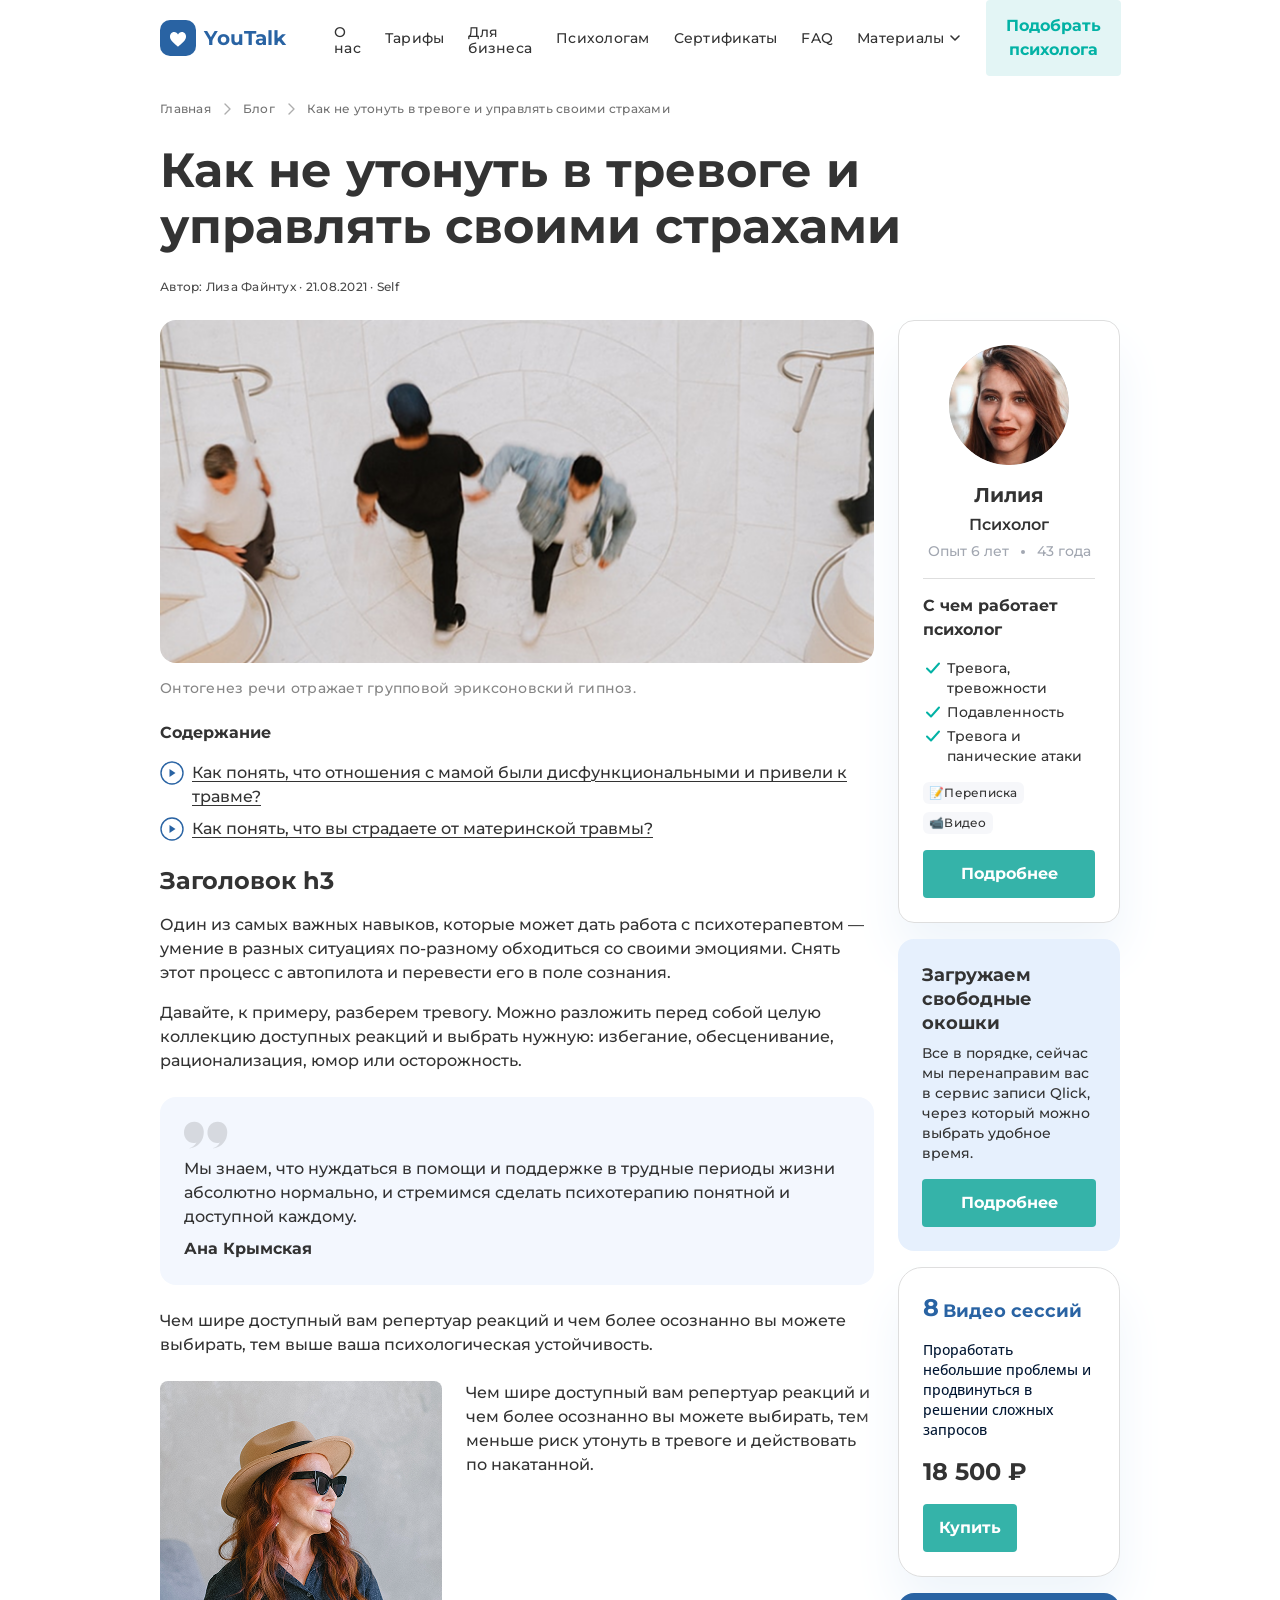
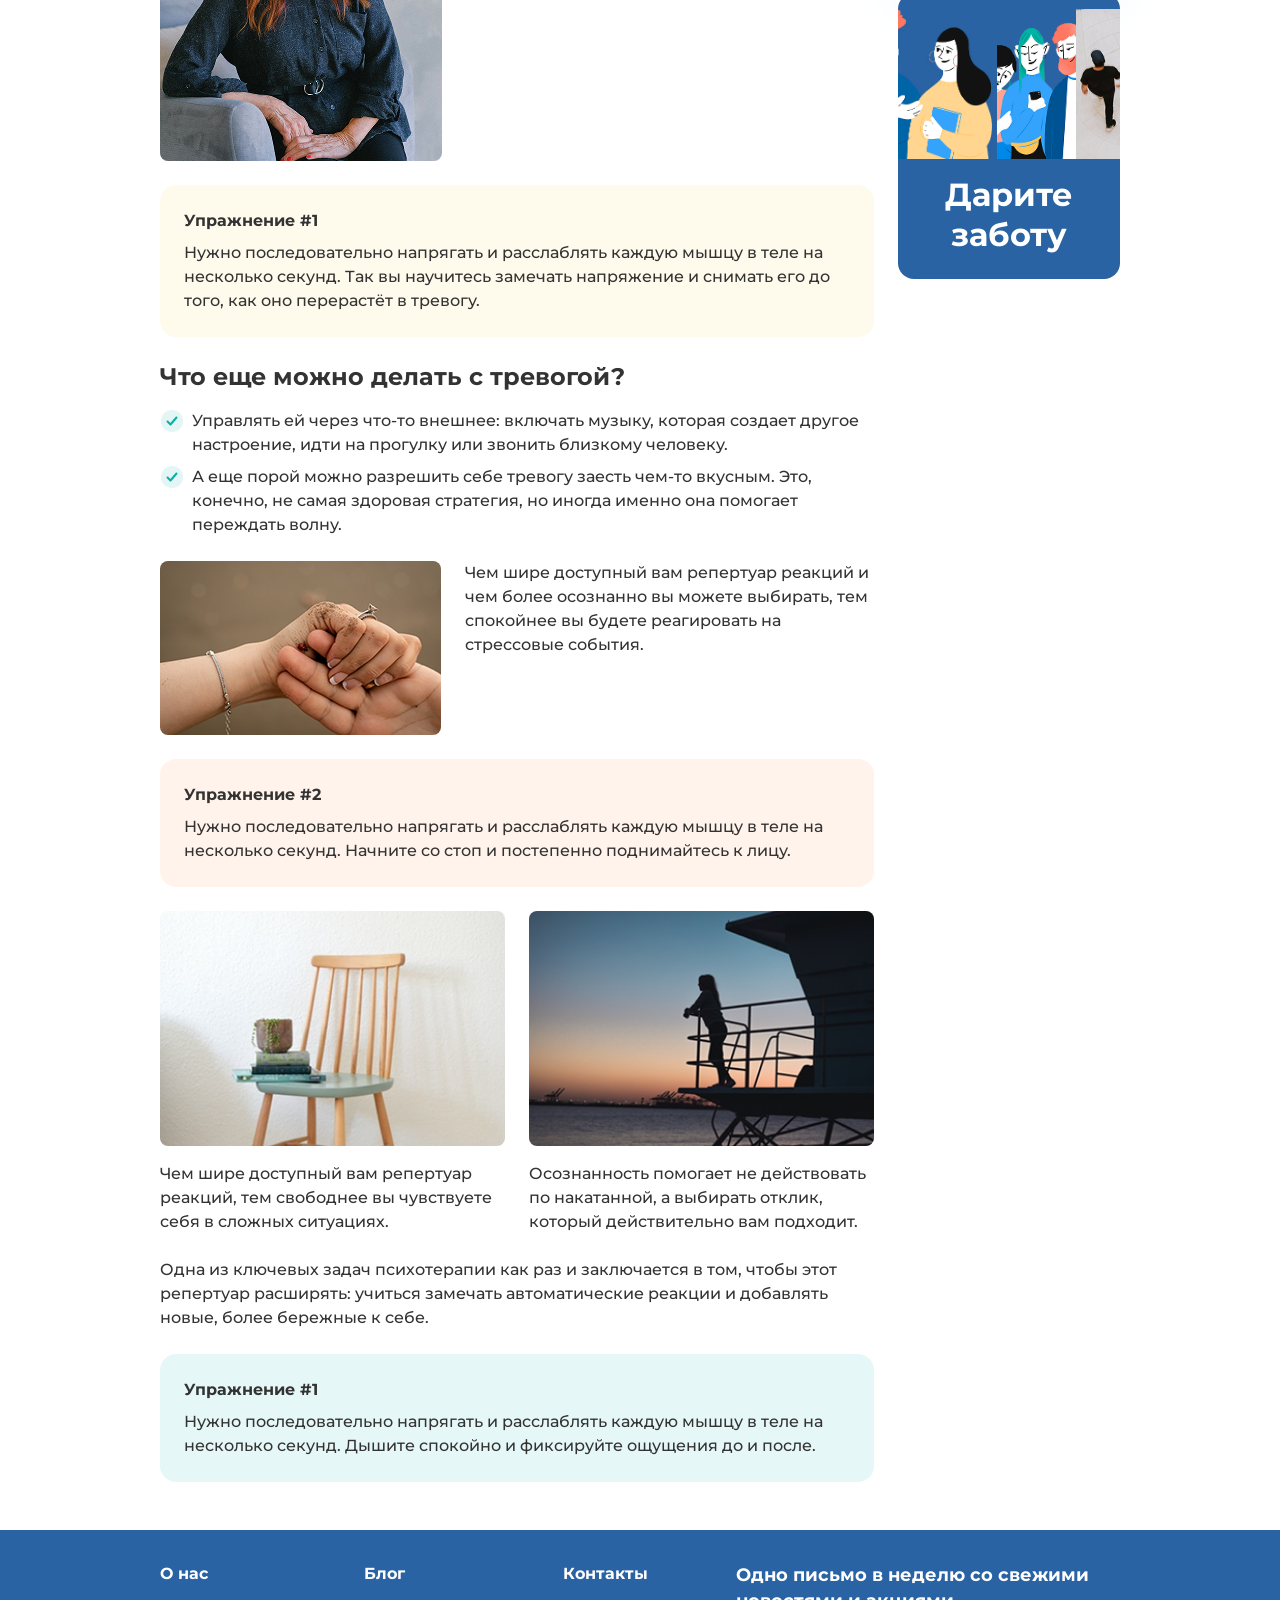
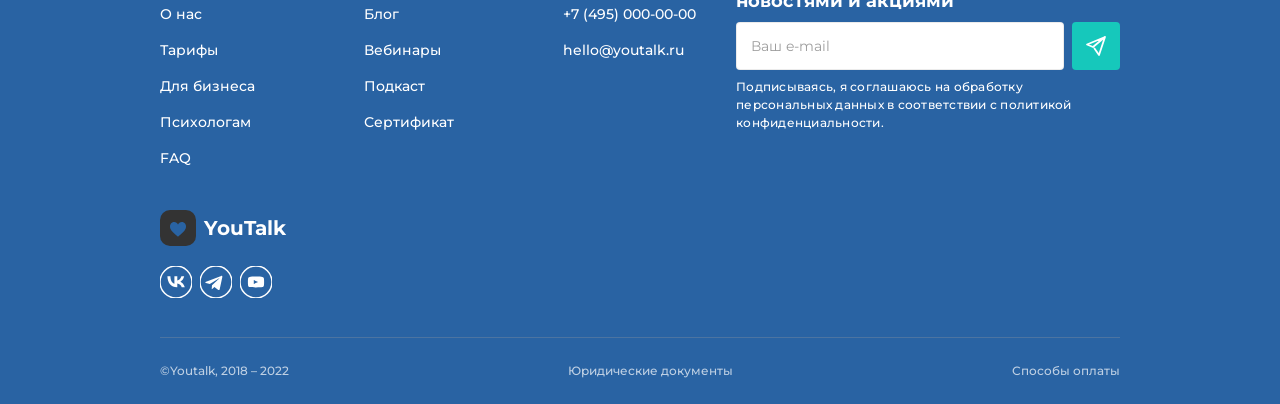
==== article.html @ 352ef9c3 "Initial adaptive blog layout" ====
<!DOCTYPE html>
<html lang="ru">
<head>
  <meta charset="UTF-8">
  <meta name="viewport" content="width=device-width, initial-scale=1.0">
  <meta name="description" content="Статья «Как не утонуть в тревоге и управлять своими страхами» — блог сервиса психологической помощи YouTalk.">
  <title>Как не утонуть в тревоге и управлять своими страхами — YouTalk</title>
  <link rel="preconnect" href="https://fonts.googleapis.com">
  <link rel="preconnect" href="https://fonts.gstatic.com" crossorigin>
  <link href="https://fonts.googleapis.com/css2?family=Montserrat:wght@400;500;600;700&family=Open+Sans:wght@400;600&display=swap" rel="stylesheet">
  <link rel="stylesheet" href="css/style.css">
</head>
<body class="page">
  <header class="header">
    <div class="header__inner container">
      <a class="logo header__logo" href="index.html" aria-label="YouTalk — на главную">
        <svg class="logo__icon" width="36" height="36" viewBox="0 0 36 36" aria-hidden="true" focusable="false">
          <rect width="36" height="36" rx="10" fill="#2963A3"></rect>
          <path d="M18 26.5c-.35 0-4.5-3.6-6.6-6.1-1.7-2-1.9-4.6-.6-6.6 1.3-1.9 4-2.4 5.7-1 .6.5 1.1 1 1.5 1.6.4-.6.9-1.1 1.5-1.6 1.7-1.4 4.4-.9 5.7 1 1.3 2 1.1 4.6-.6 6.6-2.1 2.5-6.3 6.1-6.6 6.1z" fill="#FFFFFF"></path>
        </svg>
        <span class="logo__text">YouTalk</span>
      </a>
      <nav class="nav header__nav" aria-label="Основная навигация">
        <ul class="nav__list">
          <li class="nav__item"><a class="nav__link" href="#">О нас</a></li>
          <li class="nav__item"><a class="nav__link" href="#">Тарифы</a></li>
          <li class="nav__item"><a class="nav__link" href="#">Для бизнеса</a></li>
          <li class="nav__item"><a class="nav__link" href="#">Психологам</a></li>
          <li class="nav__item"><a class="nav__link" href="#">Сертификаты</a></li>
          <li class="nav__item"><a class="nav__link" href="#">FAQ</a></li>
          <li class="nav__item">
            <button class="nav__link nav__link--dropdown" type="button">
              Материалы
              <svg class="nav__icon" width="14" height="14" viewBox="0 0 14 14" aria-hidden="true" focusable="false">
                <path d="M3 5l4 4 4-4" fill="none" stroke="currentColor" stroke-width="1.6" stroke-linecap="round" stroke-linejoin="round"></path>
              </svg>
            </button>
          </li>
        </ul>
      </nav>
      <a class="btn btn--ghost header__button" href="#">Подобрать психолога</a>
      <button class="header__burger" type="button" aria-label="Открыть меню" aria-expanded="false">
        <span class="header__burger-line"></span>
        <span class="header__burger-line"></span>
        <span class="header__burger-line"></span>
      </button>
    </div>
  </header>

  <main class="main">
    <div class="container">
      <nav class="breadcrumbs" aria-label="Хлебные крошки">
        <ol class="breadcrumbs__list">
          <li class="breadcrumbs__item">
            <a class="breadcrumbs__link" href="index.html">Главная</a>
            <svg class="breadcrumbs__icon" width="16" height="16" viewBox="0 0 16 16" aria-hidden="true" focusable="false">
              <path d="M6 3l5 5-5 5" fill="none" stroke="currentColor" stroke-width="1.4" stroke-linecap="round" stroke-linejoin="round"></path>
            </svg>
          </li>
          <li class="breadcrumbs__item">
            <a class="breadcrumbs__link" href="index.html">Блог</a>
            <svg class="breadcrumbs__icon" width="16" height="16" viewBox="0 0 16 16" aria-hidden="true" focusable="false">
              <path d="M6 3l5 5-5 5" fill="none" stroke="currentColor" stroke-width="1.4" stroke-linecap="round" stroke-linejoin="round"></path>
            </svg>
          </li>
          <li class="breadcrumbs__item breadcrumbs__item--current" aria-current="page">Как не утонуть в тревоге и управлять своими страхами</li>
        </ol>
      </nav>

      <h1 class="page-title page-title--article">Как не утонуть в тревоге и управлять своими страхами</h1>
      <p class="article__meta">Автор: Лиза Файнтух · <time datetime="2021-08-21">21.08.2021</time> · Self</p>

      <div class="article-layout">
        <article class="article">
          <section class="article__hero" aria-label="Главное изображение статьи">
            <img class="article__hero-image" src="img/hero.png" alt="Иллюстрация к статье о тревоге" width="714" height="331">
            <p class="article__caption">Онтогенез речи отражает групповой эриксоновский гипноз.</p>
          </section>

          <nav class="toc" aria-label="Содержание статьи">
            <h2 class="toc__title">Содержание</h2>
            <ul class="toc__list">
              <li class="toc__item">
                <a class="toc__link" href="#section-1">
                  <svg class="toc__icon" width="24" height="24" viewBox="0 0 24 24" aria-hidden="true" focusable="false">
                    <circle cx="12" cy="12" r="11" fill="none" stroke="#2963A3" stroke-width="1.4"></circle>
                    <path d="M9.5 8l6 4-6 4V8z" fill="#2963A3"></path>
                  </svg>
                  Как понять, что отношения с мамой были дисфункциональными и привели к травме?
                </a>
              </li>
              <li class="toc__item">
                <a class="toc__link" href="#section-2">
                  <svg class="toc__icon" width="24" height="24" viewBox="0 0 24 24" aria-hidden="true" focusable="false">
                    <circle cx="12" cy="12" r="11" fill="none" stroke="#2963A3" stroke-width="1.4"></circle>
                    <path d="M9.5 8l6 4-6 4V8z" fill="#2963A3"></path>
                  </svg>
                  Как понять, что вы страдаете от материнской травмы?
                </a>
              </li>
            </ul>
          </nav>

          <section class="article__section" id="section-1">
            <h2 class="article__heading">Заголовок h3</h2>
            <p class="article__text">Один из самых важных навыков, которые может дать работа с психотерапевтом — умение в разных ситуациях по-разному обходиться со своими эмоциями. Снять этот процесс с автопилота и перевести его в поле сознания.</p>
            <p class="article__text">Давайте, к примеру, разберем тревогу. Можно разложить перед собой целую коллекцию доступных реакций и выбрать нужную: избегание, обесценивание, рационализация, юмор или осторожность.</p>
          </section>

          <blockquote class="quote">
            <svg class="quote__icon" width="44" height="28" viewBox="0 0 60 36" aria-hidden="true" focusable="false">
              <path d="M14 0C6 0 0 6 0 15c0 8 6 14 13 14 1 0 3 0 4-1-2 5-6 7-10 8l2 0c10-1 18-10 18-22C27 6 22 0 14 0zm32 0C38 0 32 6 32 15c0 8 6 14 13 14 1 0 3 0 4-1-2 5-6 7-10 8l2 0c10-1 18-10 18-22C59 6 54 0 46 0z" fill="#333333" opacity="0.15"></path>
            </svg>
            <p class="quote__text">Мы знаем, что нуждаться в помощи и поддержке в трудные периоды жизни абсолютно нормально, и стремимся сделать психотерапию понятной и доступной каждому.</p>
            <cite class="quote__author">Ана Крымская</cite>
          </blockquote>

          <p class="article__text">Чем шире доступный вам репертуар реакций и чем более осознанно вы можете выбирать, тем выше ваша психологическая устойчивость.</p>

          <section class="media-row" aria-label="Иллюстрация к разделу">
            <img class="media-row__image" src="img/article-img-1.png" alt="Иллюстрация: работа с эмоциями на сессии" width="282" height="380">
            <p class="article__text">Чем шире доступный вам репертуар реакций и чем более осознанно вы можете выбирать, тем меньше риск утонуть в тревоге и действовать по накатанной.</p>
          </section>

          <aside class="exercise exercise--yellow" aria-label="Практическое упражнение">
            <h3 class="exercise__title">Упражнение #1</h3>
            <p class="exercise__text">Нужно последовательно напрягать и расслаблять каждую мышцу в теле на несколько секунд. Так вы научитесь замечать напряжение и снимать его до того, как оно перерастёт в тревогу.</p>
          </aside>

          <section class="article__section" id="section-2">
            <h2 class="article__heading">Что еще можно делать с тревогой?</h2>
            <ul class="icon-list">
              <li class="icon-list__item">
                <svg class="icon-list__icon" width="24" height="24" viewBox="0 0 24 24" aria-hidden="true" focusable="false">
                  <circle cx="12" cy="12" r="11" fill="#E3F5F5"></circle>
                  <path d="M7.5 12.5l3 3 6-7" fill="none" stroke="#03B2A5" stroke-width="2" stroke-linecap="round" stroke-linejoin="round"></path>
                </svg>
                Управлять ей через что-то внешнее: включать музыку, которая создает другое настроение, идти на прогулку или звонить близкому человеку.
              </li>
              <li class="icon-list__item">
                <svg class="icon-list__icon" width="24" height="24" viewBox="0 0 24 24" aria-hidden="true" focusable="false">
                  <circle cx="12" cy="12" r="11" fill="#E3F5F5"></circle>
                  <path d="M7.5 12.5l3 3 6-7" fill="none" stroke="#03B2A5" stroke-width="2" stroke-linecap="round" stroke-linejoin="round"></path>
                </svg>
                А еще порой можно разрешить себе тревогу заесть чем-то вкусным. Это, конечно, не самая здоровая стратегия, но иногда именно она помогает переждать волну.
              </li>
            </ul>
          </section>

          <section class="media-row media-row--bottom" aria-label="Иллюстрация к разделу">
            <img class="media-row__image" src="img/article-img-2.png" alt="Иллюстрация: как справляться с тревогой" width="281" height="174">
            <p class="article__text">Чем шире доступный вам репертуар реакций и чем более осознанно вы можете выбирать, тем спокойнее вы будете реагировать на стрессовые события.</p>
          </section>

          <aside class="exercise exercise--orange" aria-label="Практическое упражнение">
            <h3 class="exercise__title">Упражнение #2</h3>
            <p class="exercise__text">Нужно последовательно напрягать и расслаблять каждую мышцу в теле на несколько секунд. Начните со стоп и постепенно поднимайтесь к лицу.</p>
          </aside>

          <section class="article__gallery" aria-label="Подборка изображений">
            <figure class="article__gallery-item">
              <img class="article__gallery-image" src="img/article-img-3.png" alt="Иллюстрация к статье о работе с тревогой" width="344" height="235">
              <figcaption class="article__text">Чем шире доступный вам репертуар реакций, тем свободнее вы чувствуете себя в сложных ситуациях.</figcaption>
            </figure>
            <figure class="article__gallery-item">
              <img class="article__gallery-image" src="img/article-img-4.png" alt="Иллюстрация: осознанный выбор реакции" width="344" height="235">
              <figcaption class="article__text">Осознанность помогает не действовать по накатанной, а выбирать отклик, который действительно вам подходит.</figcaption>
            </figure>
          </section>

          <p class="article__text">Одна из ключевых задач психотерапии как раз и заключается в том, чтобы этот репертуар расширять: учиться замечать автоматические реакции и добавлять новые, более бережные к себе.</p>

          <aside class="exercise exercise--teal" aria-label="Практическое упражнение">
            <h3 class="exercise__title">Упражнение #1</h3>
            <p class="exercise__text">Нужно последовательно напрягать и расслаблять каждую мышцу в теле на несколько секунд. Дышите спокойно и фиксируйте ощущения до и после.</p>
          </aside>
        </article>

        <aside class="sidebar" aria-label="Дополнительные материалы">
          <section class="psychologist-card">
            <img class="psychologist-card__avatar" src="img/avatar.png" alt="Фотография психолога Лилии" width="120" height="120">
            <div class="psychologist-card__info">
              <h2 class="psychologist-card__name">Лилия</h2>
              <p class="psychologist-card__role">Психолог</p>
              <p class="psychologist-card__stats">Опыт 6 лет <span class="psychologist-card__dot" aria-hidden="true"></span> 43 года</p>
            </div>
            <div class="psychologist-card__divider"></div>
            <h3 class="psychologist-card__subtitle">С чем работает психолог</h3>
            <ul class="psychologist-card__list">
              <li class="psychologist-card__list-item">
                <svg class="psychologist-card__list-icon" width="20" height="20" viewBox="0 0 20 20" aria-hidden="true" focusable="false">
                  <path d="M4 10.5l4 4 8-9" fill="none" stroke="#03B2A5" stroke-width="2" stroke-linecap="round" stroke-linejoin="round"></path>
                </svg>
                Тревога, тревожности
              </li>
              <li class="psychologist-card__list-item">
                <svg class="psychologist-card__list-icon" width="20" height="20" viewBox="0 0 20 20" aria-hidden="true" focusable="false">
                  <path d="M4 10.5l4 4 8-9" fill="none" stroke="#03B2A5" stroke-width="2" stroke-linecap="round" stroke-linejoin="round"></path>
                </svg>
                Подавленность
              </li>
              <li class="psychologist-card__list-item">
                <svg class="psychologist-card__list-icon" width="20" height="20" viewBox="0 0 20 20" aria-hidden="true" focusable="false">
                  <path d="M4 10.5l4 4 8-9" fill="none" stroke="#03B2A5" stroke-width="2" stroke-linecap="round" stroke-linejoin="round"></path>
                </svg>
                Тревога и панические атаки
              </li>
            </ul>
            <ul class="psychologist-card__chips">
              <li class="psychologist-card__chip"><span aria-hidden="true">📝</span>Переписка</li>
              <li class="psychologist-card__chip"><span aria-hidden="true">📹</span>Видео</li>
            </ul>
            <a class="btn btn--primary psychologist-card__button" href="#">Подробнее</a>
          </section>

          <section class="booking-widget">
            <h2 class="booking-widget__title">Загружаем свободные окошки</h2>
            <p class="booking-widget__text">Все в порядке, сейчас мы перенаправим вас в сервис записи Qlick, через который можно выбрать удобное время.</p>
            <a class="btn btn--primary booking-widget__button" href="#">Подробнее</a>
          </section>

          <section class="tariff-card">
            <h2 class="tariff-card__title"><span class="tariff-card__count">8</span> Видео сессий</h2>
            <p class="tariff-card__text">Проработать небольшие проблемы и продвинуться в решении сложных запросов</p>
            <p class="tariff-card__price">18 500 ₽</p>
            <button class="btn btn--primary tariff-card__button" type="button">Купить</button>
          </section>

          <section class="promo-banner">
            <div class="promo-banner__images" aria-hidden="true">
              <img class="promo-banner__image" src="img/promo-1.png" alt="" width="167" height="159">
              <img class="promo-banner__image" src="img/promo-2.png" alt="" width="79" height="120">
              <img class="promo-banner__image" src="img/promo-3.png" alt="" width="112" height="146">
            </div>
            <p class="promo-banner__title">Дарите заботу</p>
          </section>
        </aside>
      </div>
    </div>
  </main>

  <footer class="footer">
    <div class="container">
      <div class="footer__top">
        <div class="footer__columns">
          <nav class="footer__col" aria-label="О нас">
            <h2 class="footer__title">О нас</h2>
            <ul class="footer__list">
              <li class="footer__list-item"><a class="footer__link" href="#">О нас</a></li>
              <li class="footer__list-item"><a class="footer__link" href="#">Тарифы</a></li>
              <li class="footer__list-item"><a class="footer__link" href="#">Для бизнеса</a></li>
              <li class="footer__list-item"><a class="footer__link" href="#">Психологам</a></li>
              <li class="footer__list-item"><a class="footer__link" href="#">FAQ</a></li>
            </ul>
          </nav>
          <nav class="footer__col" aria-label="Блог">
            <h2 class="footer__title">Блог</h2>
            <ul class="footer__list">
              <li class="footer__list-item"><a class="footer__link" href="index.html">Блог</a></li>
              <li class="footer__list-item"><a class="footer__link" href="#">Вебинары</a></li>
              <li class="footer__list-item"><a class="footer__link" href="#">Подкаст</a></li>
              <li class="footer__list-item"><a class="footer__link" href="#">Сертификат</a></li>
            </ul>
          </nav>
          <div class="footer__col footer__col--contacts">
            <h2 class="footer__title">Контакты</h2>
            <ul class="footer__list">
              <li class="footer__list-item"><a class="footer__link" href="tel:+74950000000">+7 (495) 000-00-00</a></li>
              <li class="footer__list-item"><a class="footer__link" href="mailto:hello@youtalk.ru">hello@youtalk.ru</a></li>
            </ul>
          </div>
        </div>

        <section class="footer__subscribe subscribe" aria-label="Подписка на рассылку">
          <h2 class="subscribe__title">Одно письмо в неделю со свежими новостями и акциями</h2>
          <form class="subscribe__form" action="#" method="post">
            <label class="visually-hidden" for="subscribe-email">Ваш e-mail</label>
            <input class="subscribe__input" id="subscribe-email" type="email" name="email" placeholder="Ваш e-mail" required>
            <button class="subscribe__button" type="submit" aria-label="Подписаться">
              <svg class="subscribe__icon" width="24" height="24" viewBox="0 0 24 24" aria-hidden="true" focusable="false">
                <path d="M21 3L3 10.5l6 2.5m12-10L15 21l-4.5-6.5M21 3L9 13" fill="none" stroke="currentColor" stroke-width="1.8" stroke-linecap="round" stroke-linejoin="round"></path>
              </svg>
            </button>
          </form>
          <p class="subscribe__consent">Подписываясь, я соглашаюсь на обработку персональных данных в соответствии с политикой конфиденциальности.</p>
        </section>

        <div class="footer__brand">
          <a class="logo logo--light footer__logo" href="index.html" aria-label="YouTalk — на главную">
            <svg class="logo__icon" width="36" height="36" viewBox="0 0 36 36" aria-hidden="true" focusable="false">
              <rect width="36" height="36" rx="10" fill="currentColor"></rect>
              <path d="M18 26.5c-.35 0-4.5-3.6-6.6-6.1-1.7-2-1.9-4.6-.6-6.6 1.3-1.9 4-2.4 5.7-1 .6.5 1.1 1 1.5 1.6.4-.6.9-1.1 1.5-1.6 1.7-1.4 4.4-.9 5.7 1 1.3 2 1.1 4.6-.6 6.6-2.1 2.5-6.3 6.1-6.6 6.1z" fill="#2963A3"></path>
            </svg>
            <span class="logo__text">YouTalk</span>
          </a>
          <ul class="footer__socials socials">
            <li class="socials__item">
              <a class="socials__link" href="#" aria-label="Мы во ВКонтакте">
                <svg class="socials__icon" width="32" height="32" viewBox="0 0 32 32" aria-hidden="true" focusable="false">
                  <rect width="32" height="32" rx="16" fill="none" stroke="currentColor" stroke-width="1.5"></rect>
                  <path d="M17 21.2c-6 0-9.4-4.1-9.6-10.9h3c.1 5 2.3 7.1 4 7.5v-7.5h2.9v4.3c1.7-.2 3.5-2.1 4.1-4.3h2.8c-.5 2.7-2.4 4.6-3.8 5.4 1.4.6 3.6 2.3 4.4 5.5h-3.1c-.6-2-2.2-3.5-4.4-3.7v3.7H17z" fill="currentColor"></path>
                </svg>
              </a>
            </li>
            <li class="socials__item">
              <a class="socials__link" href="#" aria-label="Наш Telegram-канал">
                <svg class="socials__icon" width="32" height="32" viewBox="0 0 32 32" aria-hidden="true" focusable="false">
                  <rect width="32" height="32" rx="16" fill="none" stroke="currentColor" stroke-width="1.5"></rect>
                  <path d="M22.5 10.2l-2.8 13c-.2.9-.7 1.1-1.4.7l-3.9-2.9-1.9 1.8c-.2.2-.4.4-.8.4l.3-4 7.3-6.6c.3-.3-.1-.4-.5-.2l-9 5.7-3.9-1.2c-.8-.3-.8-.8.2-1.2l15.1-5.8c.7-.3 1.3.2 1.1 1.3z" fill="currentColor"></path>
                </svg>
              </a>
            </li>
            <li class="socials__item">
              <a class="socials__link" href="#" aria-label="Наш YouTube-канал">
                <svg class="socials__icon" width="32" height="32" viewBox="0 0 32 32" aria-hidden="true" focusable="false">
                  <rect width="32" height="32" rx="16" fill="none" stroke="currentColor" stroke-width="1.5"></rect>
                  <path d="M16 10.5c2.9 0 5.3.2 6.4.4.9.2 1.4.8 1.5 1.7.2 1 .2 2.2.2 3.4s0 2.4-.2 3.4c-.1.9-.6 1.5-1.5 1.7-1.1.2-3.5.4-6.4.4s-5.3-.2-6.4-.4c-.9-.2-1.4-.8-1.5-1.7-.2-1-.2-2.2-.2-3.4s0-2.4.2-3.4c.1-.9.6-1.5 1.5-1.7 1.1-.2 3.5-.4 6.4-.4zm-2.2 3.6v3.8l4.3-1.9-4.3-1.9z" fill="currentColor"></path>
                </svg>
              </a>
            </li>
          </ul>
        </div>
      </div>

      <div class="footer__divider" role="separator"></div>

      <div class="footer__bottom">
        <p class="footer__copyright">©Youtalk, 2018 – 2022</p>
        <a class="footer__bottom-link" href="#">Юридические документы</a>
        <a class="footer__bottom-link" href="#">Способы оплаты</a>
      </div>
    </div>
  </footer>
</body>
</html>
---- css/style.css ----
/* ==========================================================================
   YouTalk — блог и статья. Mobile-first, БЭМ.
   Брейкпоинты: 320 (base), 414, 768, 1024.
   ========================================================================== */

/* ---------- Переменные ---------- */

:root {
  --color-text: #333333;
  --color-text-secondary: #494949;
  --color-text-muted: #868686;
  --color-text-faint: #A2A7B1;
  --color-dark: #011632;
  --color-primary: #2963A3;
  --color-accent: #35B3A9;
  --color-accent-dark: #03B2A5;
  --color-accent-border: #16C8BB;
  --color-bg-ghost: #E3F5F5;
  --color-bg-tag-active: #F9FDFD;
  --color-bg-exercise-yellow: #FEFAEC;
  --color-bg-exercise-orange: #FFF3EB;
  --color-bg-exercise-teal: rgba(3, 178, 165, 0.1);
  --color-bg-quote: #F3F7FE;
  --color-bg-booking: #E6F0FD;
  --color-bg-chip: rgba(243, 244, 248, 0.7);
  --color-border: #DEDEDE;
  --color-border-pill: #C1C5CD;
  --shadow-card: 0 30px 50px 0 #EFF5FB;
  --radius-card: 16px;
  --radius-pill: 24px;
  --font-main: "Montserrat", "Arial", sans-serif;
  --font-secondary: "Open Sans", "Arial", sans-serif;
}

/* ---------- Сброс и базовые стили ---------- */

*,
*::before,
*::after {
  box-sizing: border-box;
}

html {
  scroll-behavior: smooth;
}

body {
  margin: 0;
  font-family: var(--font-main);
  font-size: 16px;
  font-weight: 500;
  line-height: 24px;
  color: var(--color-text);
  background-color: #FFFFFF;
  -webkit-font-smoothing: antialiased;
}

h1,
h2,
h3,
h4,
p,
figure,
blockquote {
  margin: 0;
}

ul,
ol {
  margin: 0;
  padding: 0;
  list-style: none;
}

img {
  display: block;
  max-width: 100%;
  height: auto;
}

a {
  color: inherit;
  text-decoration: none;
}

button,
input {
  font-family: inherit;
}

button {
  cursor: pointer;
}

:focus-visible {
  outline: 2px solid var(--color-accent-dark);
  outline-offset: 2px;
}

.visually-hidden {
  position: absolute;
  width: 1px;
  height: 1px;
  margin: -1px;
  padding: 0;
  overflow: hidden;
  clip: rect(0 0 0 0);
  clip-path: inset(100%);
  white-space: nowrap;
  border: 0;
}

/* ---------- Контейнер ---------- */

.container {
  width: 100%;
  max-width: 1024px;
  margin: 0 auto;
  padding: 0 16px;
}

.main {
  padding: 16px 0 48px;
}

/* ---------- Кнопки ---------- */

.btn {
  display: inline-flex;
  align-items: center;
  justify-content: center;
  gap: 8px;
  padding: 12px 16px;
  border: none;
  border-radius: 4px;
  font-size: 16px;
  font-weight: 700;
  line-height: 24px;
  text-align: center;
  transition: background-color 0.2s ease, color 0.2s ease;
}

.btn--primary {
  background-color: var(--color-accent);
  color: #FFFFFF;
}

.btn--primary:hover,
.btn--primary:focus-visible {
  background-color: #2AA192;
}

.btn--primary:active {
  background-color: #21907F;
}

.btn--ghost {
  background-color: var(--color-bg-ghost);
  color: var(--color-accent-dark);
}

.btn--ghost:hover,
.btn--ghost:focus-visible {
  background-color: #D5EBEB;
}

.btn--more {
  display: flex;
  width: 182px;
  margin: 32px auto 0;
}

/* ---------- Логотип ---------- */

.logo {
  display: inline-flex;
  align-items: center;
  gap: 8px;
}

.logo__text {
  font-size: 20px;
  font-weight: 700;
  color: var(--color-primary);
}

.logo--light .logo__text {
  color: #FFFFFF;
}

/* ---------- Шапка ---------- */

.header {
  background-color: #FFFFFF;
}

.header__inner {
  position: relative;
  display: flex;
  align-items: center;
  justify-content: space-between;
  height: 56px;
}

.header__nav,
.header__button {
  display: none;
}

.header__burger {
  display: flex;
  flex-direction: column;
  align-items: center;
  justify-content: center;
  gap: 4px;
  width: 40px;
  height: 40px;
  padding: 0;
  background-color: transparent;
  border: none;
  border-radius: 4px;
}

.header__burger:hover .header__burger-line,
.header__burger:focus-visible .header__burger-line {
  background-color: var(--color-accent-dark);
}

.header__burger-line {
  width: 20px;
  height: 2px;
  border-radius: 1px;
  background-color: var(--color-text);
  transition: background-color 0.2s ease;
}

/* ---------- Навигация ---------- */

.nav__list {
  display: flex;
  align-items: center;
  gap: 24px;
}

.nav__link {
  display: inline-flex;
  align-items: center;
  gap: 4px;
  padding: 0;
  font-size: 14px;
  font-weight: 500;
  line-height: 16px;
  letter-spacing: 0.25px;
  color: var(--color-text);
  background-color: transparent;
  border: none;
  transition: color 0.2s ease;
}

.nav__link:hover,
.nav__link:focus-visible {
  color: var(--color-accent-dark);
}

/* ---------- Хлебные крошки ---------- */

.breadcrumbs__list {
  display: flex;
  flex-wrap: wrap;
  align-items: center;
  gap: 8px;
  margin-bottom: 16px;
}

.breadcrumbs__item {
  display: inline-flex;
  align-items: center;
  gap: 8px;
  font-size: 12px;
  line-height: 18px;
  letter-spacing: 0.25px;
  color: rgba(51, 51, 51, 0.7);
}

.breadcrumbs__link:hover,
.breadcrumbs__link:focus-visible {
  text-decoration: underline;
}

.breadcrumbs__icon {
  color: rgba(51, 51, 51, 0.4);
  flex-shrink: 0;
}

.breadcrumbs__item--current {
  white-space: nowrap;
  overflow: hidden;
  text-overflow: ellipsis;
  max-width: 180px;
}

/* ---------- Заголовок страницы ---------- */

.page-title {
  margin-bottom: 16px;
  font-size: 24px;
  line-height: 32px;
  font-weight: 700;
  color: var(--color-text);
}

.page-title--article {
  white-space: nowrap;
  overflow: hidden;
  text-overflow: ellipsis;
}

/* ---------- Фильтр тегов ---------- */

.tags-filter {
  margin-bottom: 24px;
}

.tags-filter__list {
  display: flex;
  flex-wrap: wrap;
  gap: 8px;
}

.tag-pill {
  display: inline-flex;
  align-items: center;
  gap: 4px;
  padding: 6px 8px;
  background-color: rgba(255, 255, 255, 0.7);
  border: 1px solid var(--color-border-pill);
  border-radius: var(--radius-pill);
  font-size: 14px;
  font-weight: 600;
  line-height: 20px;
  color: var(--color-text);
  transition: background-color 0.2s ease, border-color 0.2s ease;
}

button.tag-pill {
  cursor: pointer;
}

button.tag-pill:hover,
button.tag-pill:focus-visible {
  background-color: var(--color-bg-tag-active);
  border-color: var(--color-accent-border);
}

.tag-pill--active {
  padding: 5px 7px;
  background-color: var(--color-bg-tag-active);
  border: 2px solid var(--color-accent-border);
}

.tag-pill__icon {
  font-size: 14px;
  line-height: 20px;
}

/* ---------- Сетка карточек блога ---------- */

.cards {
  display: grid;
  grid-template-columns: 1fr;
  gap: 16px;
}

.card {
  display: flex;
  flex-direction: column;
  gap: 8px;
  padding: 16px;
  background-color: #FFFFFF;
  border: 1px solid var(--color-border);
  border-radius: var(--radius-card);
}

.card__link {
  display: flex;
  flex-direction: column;
  gap: 8px;
}

/* Мобильный порядок: сначала текст, затем картинка */
.card__body {
  order: 1;
  display: flex;
  flex-direction: column;
  gap: 8px;
}

.card__image {
  order: 2;
  width: 100%;
  height: 206px;
  object-fit: cover;
  border-radius: 8px;
  transition: opacity 0.2s ease;
}

.card__link:hover .card__image {
  opacity: 0.85;
}

.card__link:hover .card__title {
  color: var(--color-accent-dark);
}

.card__title {
  font-size: 18px;
  line-height: 26px;
  font-weight: 700;
  color: var(--color-text);
  transition: color 0.2s ease;
}

.card__author {
  font-size: 12px;
  line-height: 18px;
  letter-spacing: 0.25px;
  color: var(--color-text-secondary);
}

.card__excerpt {
  font-size: 14px;
  line-height: 20px;
  color: var(--color-text);
}

.card__footer {
  order: 3;
  display: flex;
  flex-wrap: wrap;
  align-items: center;
  gap: 8px;
}

.card__date {
  font-size: 12px;
  line-height: 18px;
  letter-spacing: 0.25px;
  color: var(--color-text-muted);
}

.card__tags {
  display: flex;
  flex-wrap: wrap;
  gap: 8px;
}

/* ---------- Пагинация ---------- */

.pagination {
  display: none;
}

/* ---------- Подписка (футер) ---------- */

.subscribe__title {
  font-size: 18px;
  line-height: 26px;
  font-weight: 700;
  color: #FFFFFF;
}

.subscribe__form {
  display: flex;
  margin-top: 8px;
}

.subscribe__input {
  flex-grow: 1;
  min-width: 0;
  height: 48px;
  padding: 0 14px;
  font-size: 14px;
  line-height: 20px;
  color: var(--color-text);
  background-color: #FFFFFF;
  border: 1px solid rgba(157, 157, 157, 0.2);
  border-radius: 4px;
}

.subscribe__input::placeholder {
  color: #9D9D9D;
}

.subscribe__input:focus-visible {
  outline: 2px solid var(--color-accent-border);
  outline-offset: 0;
}

.subscribe__button {
  display: flex;
  align-items: center;
  justify-content: center;
  width: 48px;
  height: 48px;
  margin-left: 8px;
  padding: 0;
  color: #FFFFFF;
  background-color: var(--color-accent-border);
  border: none;
  border-radius: 4px;
  transition: background-color 0.2s ease;
}

.subscribe__button:hover,
.subscribe__button:focus-visible {
  background-color: #12B5A8;
}

.subscribe__consent {
  margin-top: 8px;
  font-size: 12px;
  line-height: 18px;
  letter-spacing: 0.25px;
  color: #FFFFFF;
}

/* ---------- Соцсети ---------- */

.socials {
  display: flex;
  align-items: center;
  gap: 8px;
}

.socials__link {
  display: inline-flex;
  color: #FFFFFF;
  transition: opacity 0.2s ease;
}

.socials__link:hover,
.socials__link:focus-visible {
  opacity: 0.7;
}

/* ---------- Футер ---------- */

.footer {
  padding: 32px 0 24px;
  background-color: var(--color-primary);
}

.footer__top {
  display: flex;
  flex-direction: column;
  gap: 24px;
}

.footer__columns {
  display: flex;
  flex-direction: column;
  gap: 20px;
}

.footer__col {
  min-width: 0;
}

.footer__title {
  margin-bottom: 16px;
  font-size: 16px;
  line-height: 24px;
  font-weight: 700;
  color: #FFFFFF;
}

.footer__list {
  display: flex;
  flex-direction: column;
  gap: 12px;
}

.footer__link {
  font-size: 14px;
  line-height: 20px;
  color: #FFFFFF;
  transition: opacity 0.2s ease;
}

.footer__link:hover,
.footer__link:focus-visible {
  opacity: 0.7;
  text-decoration: underline;
}

.footer__brand {
  display: flex;
  flex-direction: column;
  align-items: flex-start;
  gap: 20px;
}

.footer__divider {
  height: 1px;
  margin: 24px 0 16px;
  background-color: rgba(157, 157, 157, 0.3);
}

.footer__bottom {
  display: flex;
  flex-direction: column;
  gap: 8px;
  font-size: 12px;
  line-height: 18px;
  color: rgba(255, 255, 255, 0.7);
}

.footer__bottom-link {
  transition: color 0.2s ease;
}

.footer__bottom-link:hover,
.footer__bottom-link:focus-visible {
  color: #FFFFFF;
  text-decoration: underline;
}

/* ==========================================================================
   Статья
   ========================================================================== */

.article__meta {
  margin-bottom: 16px;
  font-size: 12px;
  font-weight: 500;
  line-height: 18px;
  letter-spacing: 0.25px;
  color: var(--color-text-secondary);
}

.article-layout {
  display: flex;
  flex-direction: column;
  gap: 24px;
}

.article {
  display: flex;
  flex-direction: column;
  gap: 16px;
}

.article__hero {
  display: flex;
  flex-direction: column;
  gap: 16px;
}

.article__hero-image {
  width: 100%;
  border-radius: var(--radius-card);
}

.article__caption {
  font-size: 14px;
  line-height: 1.3;
  letter-spacing: 0.25px;
  color: var(--color-text-muted);
}

.article__section {
  display: flex;
  flex-direction: column;
  gap: 16px;
}

.article__heading {
  font-size: 18px;
  line-height: 26px;
  font-weight: 700;
  color: var(--color-text);
}

.article__text {
  font-size: 16px;
  font-weight: 500;
  line-height: 24px;
  color: var(--color-text);
}

/* ---------- Содержание ---------- */

.toc {
  display: flex;
  flex-direction: column;
  gap: 16px;
}

.toc__title {
  font-size: 16px;
  line-height: 24px;
  font-weight: 700;
  color: var(--color-text);
}

.toc__list {
  display: flex;
  flex-direction: column;
  gap: 8px;
}

.toc__link {
  display: flex;
  align-items: flex-start;
  gap: 8px;
  font-size: 16px;
  font-weight: 500;
  line-height: 24px;
  color: var(--color-text);
  text-decoration: underline;
  text-underline-offset: 3px;
  transition: color 0.2s ease;
}

.toc__link:hover,
.toc__link:focus-visible {
  color: var(--color-primary);
}

.toc__icon {
  flex-shrink: 0;
}

/* ---------- Цитата ---------- */

.quote {
  display: flex;
  flex-direction: column;
  gap: 8px;
  padding: 16px;
  background-color: var(--color-bg-quote);
  border-radius: var(--radius-card);
}

.quote__text {
  font-size: 16px;
  line-height: 24px;
  color: var(--color-text);
}

.quote__author {
  font-style: normal;
  font-size: 16px;
  line-height: 24px;
  font-weight: 700;
  color: var(--color-text);
}

/* ---------- Картинка + текст ---------- */

.media-row {
  display: flex;
  flex-direction: column;
  gap: 16px;
}

.media-row__image {
  width: 100%;
  border-radius: 8px;
}

/* ---------- Упражнения ---------- */

.exercise {
  display: flex;
  flex-direction: column;
  gap: 8px;
  padding: 16px;
  border-radius: var(--radius-card);
}

.exercise--yellow {
  background-color: var(--color-bg-exercise-yellow);
}

.exercise--orange {
  background-color: var(--color-bg-exercise-orange);
}

.exercise--teal {
  background-color: var(--color-bg-exercise-teal);
}

.exercise__title {
  font-size: 16px;
  line-height: 24px;
  font-weight: 700;
  color: var(--color-text);
}

.exercise__text {
  font-size: 16px;
  font-weight: 500;
  line-height: 24px;
  color: var(--color-text);
}

/* ---------- Список с иконками ---------- */

.icon-list {
  display: flex;
  flex-direction: column;
  gap: 8px;
}

.icon-list__item {
  display: flex;
  align-items: flex-start;
  gap: 8px;
  font-size: 16px;
  font-weight: 500;
  line-height: 24px;
  color: var(--color-text);
}

.icon-list__icon {
  flex-shrink: 0;
}

/* ---------- Галерея из двух картинок ---------- */

.article__gallery {
  display: flex;
  flex-direction: column;
  gap: 16px;
}

.article__gallery-item {
  display: flex;
  flex-direction: column;
  gap: 16px;
  flex: 1;
}

.article__gallery-image {
  width: 100%;
  height: 235px;
  object-fit: cover;
  border-radius: 8px;
}

/* ---------- Сайдбар ---------- */

.sidebar {
  display: grid;
  grid-template-columns: 1fr;
  gap: 16px;
}

/* Карточка психолога */

.psychologist-card {
  display: flex;
  flex-direction: column;
  align-items: center;
  gap: 16px;
  padding: 24px;
  background-color: #FFFFFF;
  border: 1px solid var(--color-border);
  border-radius: var(--radius-card);
  box-shadow: var(--shadow-card);
}

.psychologist-card__avatar {
  width: 120px;
  height: 120px;
  border-radius: 50%;
  object-fit: cover;
  background-color: #C4C4C4;
}

.psychologist-card__info {
  display: flex;
  flex-direction: column;
  align-items: center;
  gap: 4px;
}

.psychologist-card__name {
  font-size: 20px;
  line-height: 28px;
  font-weight: 700;
  color: var(--color-text);
}

.psychologist-card__role {
  font-size: 16px;
  line-height: 24px;
  font-weight: 600;
  color: var(--color-text);
}

.psychologist-card__stats {
  font-size: 14px;
  font-weight: 500;
  line-height: 20px;
  color: var(--color-text-faint);
}

.psychologist-card__dot {
  display: inline-block;
  width: 4px;
  height: 4px;
  margin: 0 8px;
  vertical-align: middle;
  border-radius: 50%;
  background-color: var(--color-text-faint);
}

.psychologist-card__divider {
  width: 100%;
  height: 1px;
  box-shadow: 0 1px 0 0 var(--color-border);
}

.psychologist-card__subtitle {
  align-self: flex-start;
  font-size: 16px;
  line-height: 24px;
  font-weight: 700;
  color: var(--color-text);
}

.psychologist-card__list {
  display: flex;
  flex-direction: column;
  gap: 4px;
  align-self: flex-start;
}

.psychologist-card__list-item {
  display: flex;
  align-items: flex-start;
  gap: 4px;
  font-size: 14px;
  line-height: 20px;
  color: var(--color-text);
}

.psychologist-card__list-icon {
  flex-shrink: 0;
}

.psychologist-card__chips {
  display: flex;
  flex-wrap: wrap;
  gap: 8px;
}

.psychologist-card__chip {
  padding: 2px 6px;
  background-color: var(--color-bg-chip);
  border-radius: 6px;
  font-size: 12px;
  font-weight: 500;
  line-height: 18px;
  letter-spacing: 0.25px;
  color: var(--color-text);
}

.psychologist-card__button {
  width: 100%;
}

/* Виджет записи */

.booking-widget {
  display: flex;
  flex-direction: column;
  gap: 8px;
  padding: 24px;
  background-color: var(--color-bg-booking);
  border-radius: var(--radius-card);
}

.booking-widget__title {
  font-size: 18px;
  line-height: 24px;
  font-weight: 700;
  color: var(--color-text);
}

.booking-widget__text {
  font-size: 14px;
  line-height: 20px;
  color: var(--color-text);
}

.booking-widget__button {
  width: 100%;
  margin-top: 8px;
}

/* Карточка тарифа */

.tariff-card {
  display: flex;
  flex-direction: column;
  gap: 16px;
  padding: 24px;
  background-color: #FFFFFF;
  border: 1px solid var(--color-border);
  border-radius: 24px;
  box-shadow: var(--shadow-card);
}

.tariff-card__title {
  display: flex;
  align-items: flex-end;
  gap: 4px;
  color: var(--color-primary);
  font-size: 18px;
  line-height: 26px;
  font-weight: 700;
}

.tariff-card__count {
  font-size: 24px;
  line-height: 32px;
  font-weight: 700;
}

.tariff-card__text {
  font-family: var(--font-secondary);
  font-size: 14px;
  line-height: 20px;
  color: var(--color-dark);
}

.tariff-card__price {
  font-size: 24px;
  line-height: 32px;
  font-weight: 700;
  color: var(--color-text);
}

.tariff-card__button {
  align-self: flex-start;
}

/* Промо-баннер */

.promo-banner {
  display: flex;
  flex-direction: column;
  overflow: hidden;
  background-color: var(--color-primary);
  border-radius: var(--radius-card);
}

.promo-banner__images {
  display: flex;
  align-items: flex-end;
  justify-content: center;
  margin-top: 16px;
}

.promo-banner__image {
  height: 130px;
  object-fit: cover;
}

.promo-banner__title {
  padding: 16px 24px 24px;
  font-size: 32px;
  line-height: 40px;
  font-weight: 700;
  text-align: center;
  color: #FFFFFF;
}

/* ==========================================================================
   414px — iPhone 11 Pro Max
   ========================================================================== */

@media (min-width: 414px) {
  .container {
    padding: 0 20px;
  }

  .header__inner {
    height: 72px;
  }

  .page-title {
    font-size: 32px;
    line-height: 40px;
  }

  .article__heading {
    font-size: 24px;
    line-height: 32px;
  }

  .breadcrumbs__item--current {
    max-width: 260px;
  }
}

/* ==========================================================================
   768px — iPad mini
   ========================================================================== */

@media (min-width: 768px) {
  .container {
    padding: 0 20px;
  }

  .main {
    padding-top: 24px;
  }

  .page-title {
    margin-bottom: 24px;
    font-size: 48px;
    line-height: 56px;
  }

  .page-title--article {
    white-space: normal;
  }

  .breadcrumbs__list {
    margin-bottom: 24px;
  }

  .breadcrumbs__item--current {
    max-width: none;
    white-space: normal;
  }

  /* Карточки: первая — на всю ширину, остальные в 2 колонки */
  .cards {
    grid-template-columns: repeat(2, 1fr);
    gap: 24px;
  }

  .card--wide {
    grid-column: 1 / -1;
  }

  .card__body {
    order: 0;
  }

  .card__image {
    order: 1;
    height: 206px;
  }

  .card--wide .card__image {
    height: 340px;
  }

  /* Пагинация */
  .pagination {
    display: flex;
    justify-content: center;
    margin-top: 32px;
  }

  .pagination__list {
    display: flex;
    align-items: center;
    gap: 8px;
  }

  .pagination__link {
    display: inline-flex;
    align-items: center;
    justify-content: center;
    padding: 14px;
    border-radius: 4px;
    font-size: 14px;
    font-weight: 500;
    line-height: 20px;
    color: var(--color-text);
    background-color: var(--color-bg-ghost);
    border: 1px solid var(--color-accent-dark);
    transition: background-color 0.2s ease;
  }

  .pagination__link:hover,
  .pagination__link:focus-visible {
    background-color: #D5EBEB;
  }

  .pagination__link--active {
    background-color: var(--color-accent-dark);
    color: #FFFFFF;
  }

  .pagination__link--start {
    background-color: #EFF2F2;
    color: #C4C4C4;
    border: none;
    cursor: default;
  }

  .pagination__link--start:hover,
  .pagination__link--start:focus-visible {
    background-color: #EFF2F2;
  }

  .pagination__link--end {
    background-color: transparent;
    border: 1px solid #9D9D9D;
  }

  .pagination__item--dots {
    padding: 0 2px;
    font-size: 14px;
    color: var(--color-text);
  }

  /* Футер */
  .footer__columns {
    display: grid;
    grid-template-columns: repeat(3, auto);
    justify-content: space-between;
    gap: 30px;
  }

  .footer__top {
    display: grid;
    grid-template-columns: 1fr auto;
    justify-content: space-between;
    align-items: start;
    gap: 40px;
  }

  .footer__subscribe {
    max-width: 384px;
  }

  .footer__brand {
    grid-column: 1 / -1;
  }

  .footer__divider {
    margin: 32px 0 24px;
  }

  .footer__bottom {
    flex-direction: row;
    justify-content: space-between;
    align-items: center;
  }

  /* Статья */
  .article {
    gap: 24px;
  }

  .article__meta {
    margin-bottom: 24px;
  }

  .quote,
  .exercise {
    padding: 24px;
  }

  .media-row {
    flex-direction: row;
    align-items: flex-start;
    gap: 24px;
  }

  .media-row__image {
    width: 282px;
    flex-shrink: 0;
  }

  .media-row--bottom .media-row__image {
    width: 281px;
  }

  .article__gallery {
    flex-direction: row;
    gap: 24px;
  }

  /* Сайдбар под статьёй — сетка 2 колонки */
  .sidebar {
    grid-template-columns: repeat(2, 1fr);
    gap: 16px;
  }
}

/* ==========================================================================
   1024px — iPad Pro 12.9 / desktop
   ========================================================================== */

@media (min-width: 1024px) {
  .container {
    padding: 0 32px;
  }

  /* Шапка: полная навигация */
  .header__inner {
    height: 76px;
    gap: 24px;
  }

  .header__nav {
    display: block;
    margin-right: auto;
    margin-left: 24px;
  }

  .header__button {
    display: inline-flex;
    padding: 14px 20px;
  }

  .header__burger {
    display: none;
  }

  /* Карточки блога: равные 2 колонки */
  .cards {
    grid-template-columns: repeat(2, 1fr);
  }

  .card--wide {
    grid-column: auto;
  }

  .card__image,
  .card--wide .card__image {
    height: 260px;
  }

  /* Статья: контент + сайдбар справа */
  .article-layout {
    display: grid;
    grid-template-columns: 1fr 222px;
    gap: 24px;
    align-items: start;
  }

  .sidebar {
    grid-template-columns: 1fr;
    position: sticky;
    top: 16px;
  }

  .promo-banner__image {
    height: 150px;
  }
}
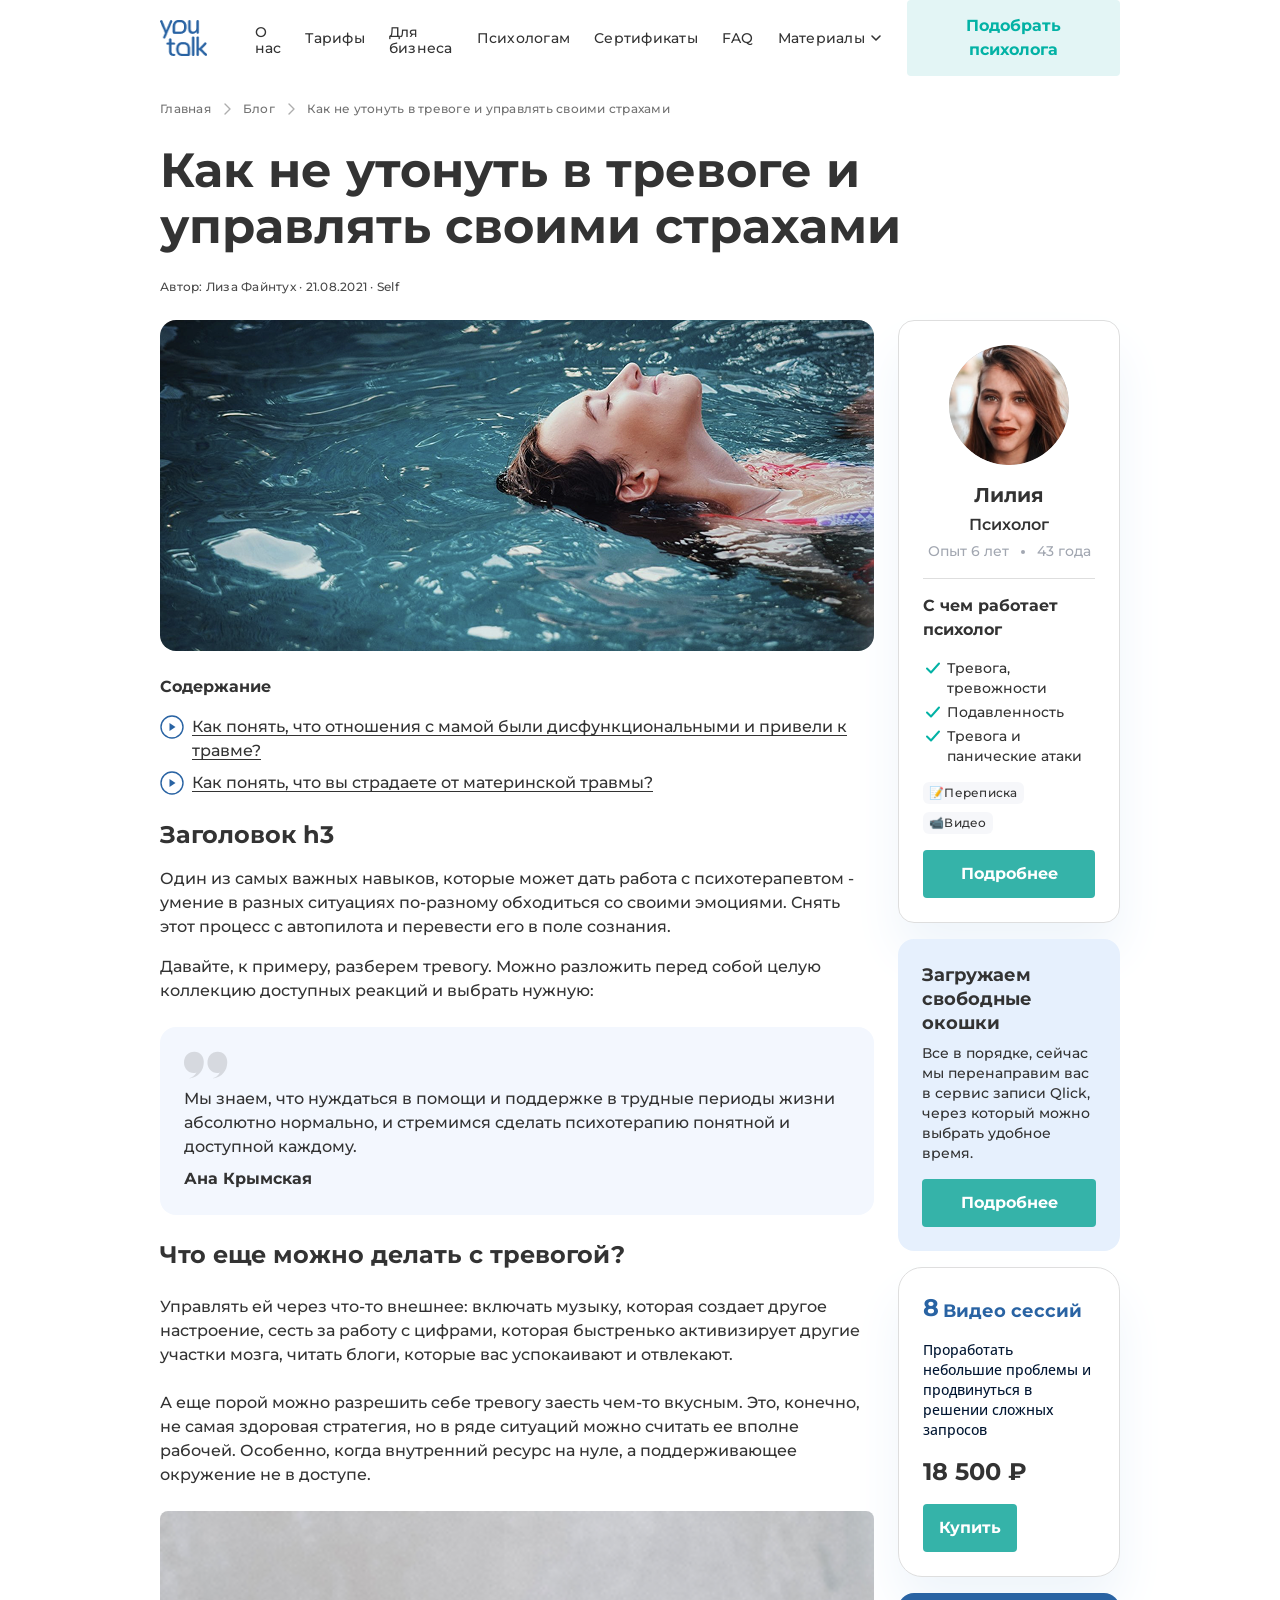
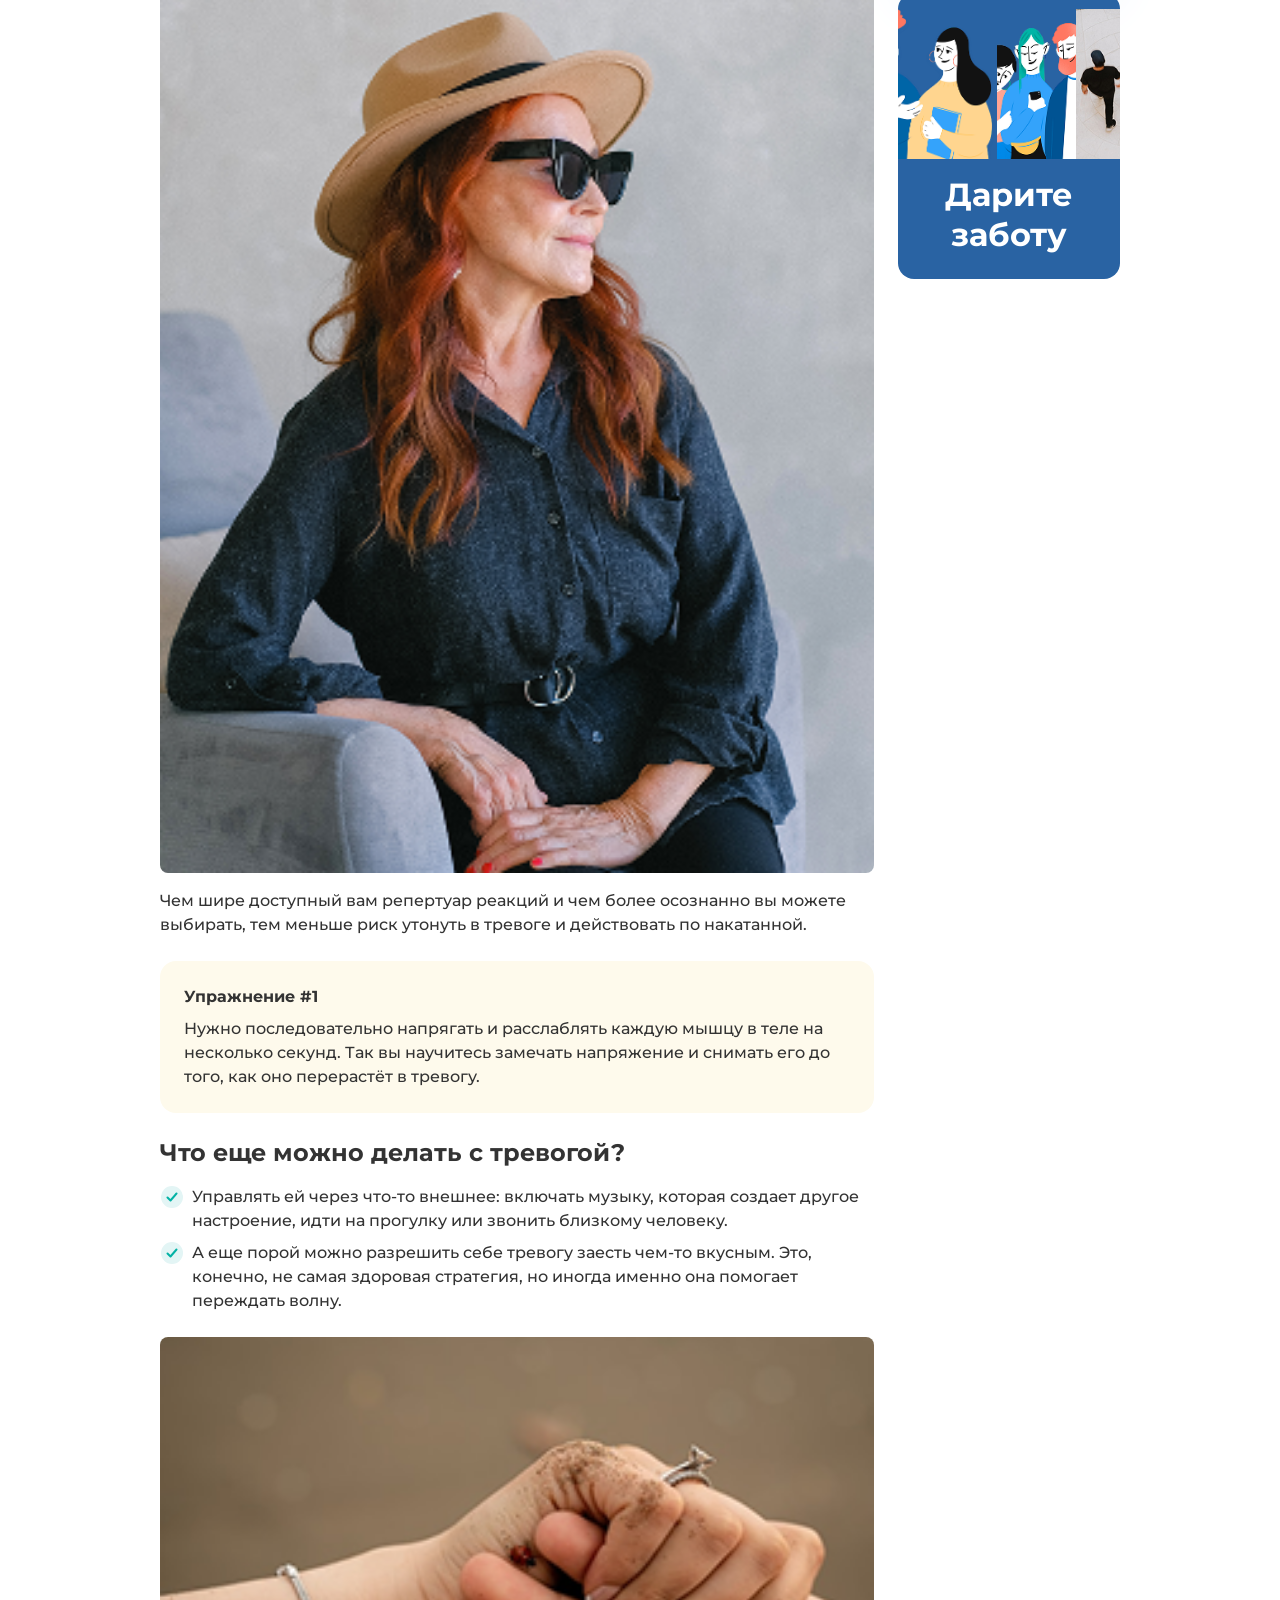
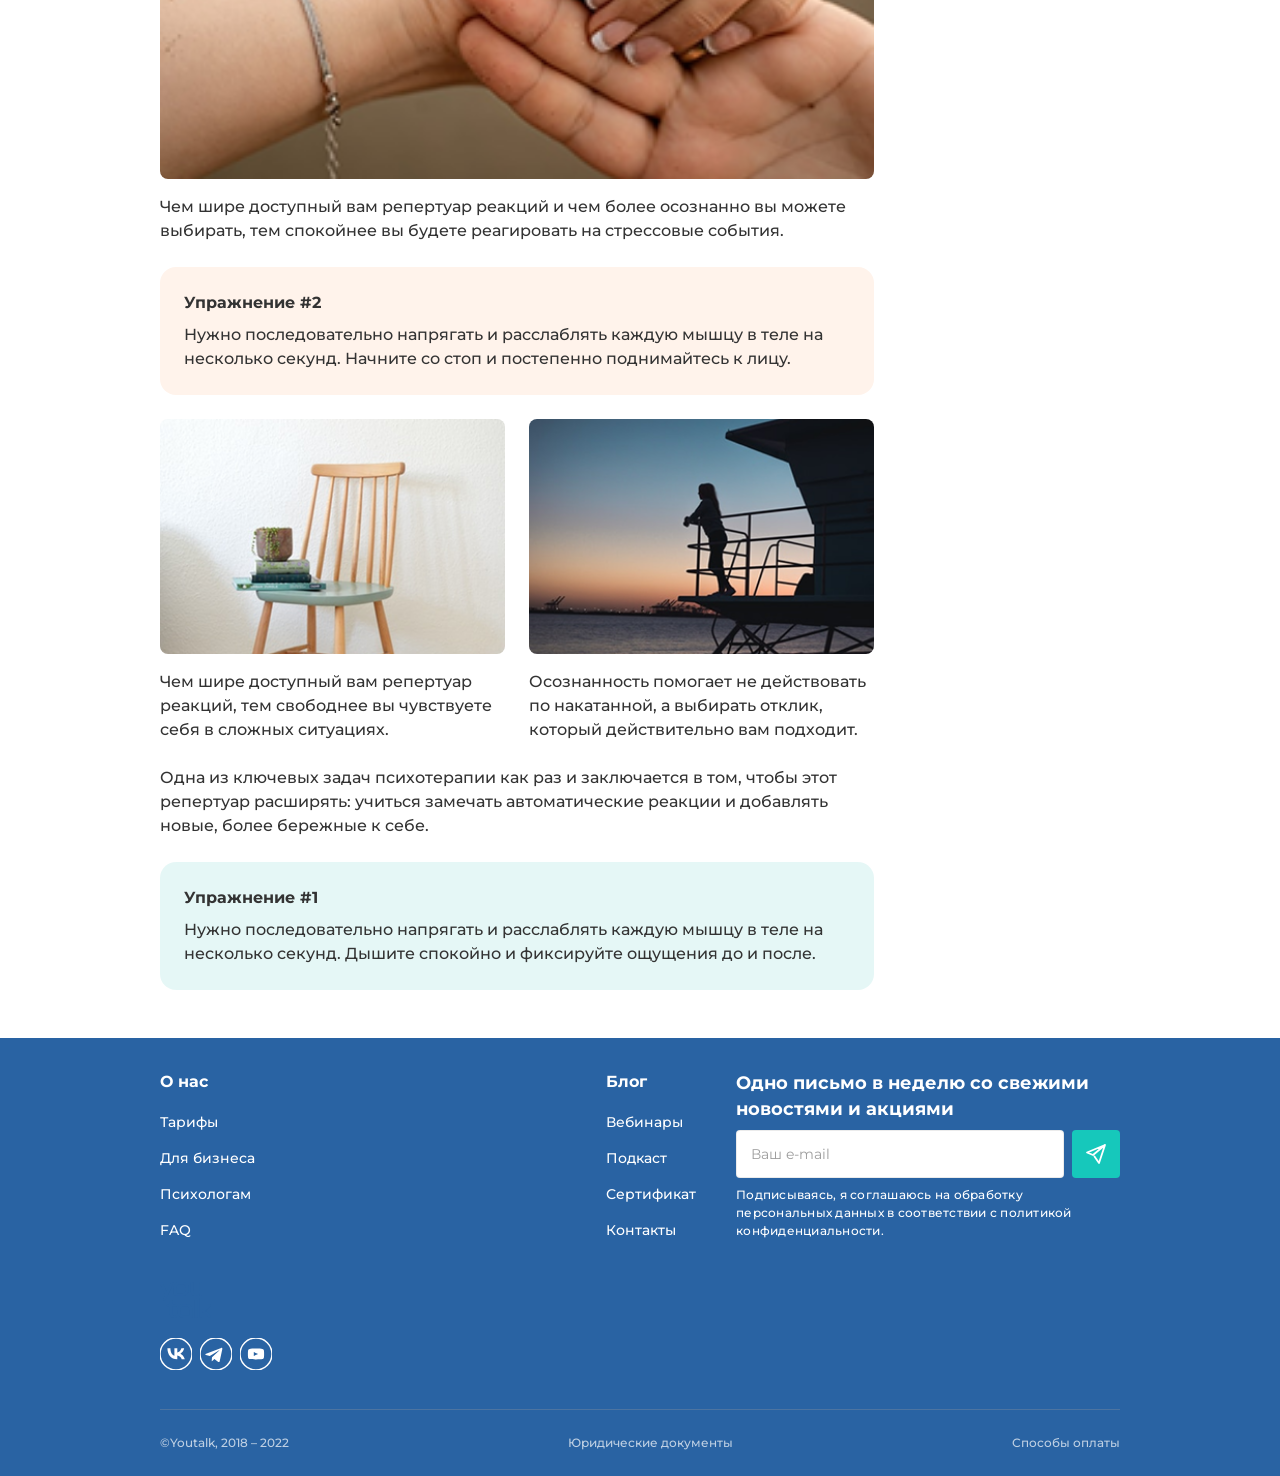
==== commit 24113019: "Update footer, cards, logo and article content with anxiety placeholder" ====
--- a/article.html
+++ b/article.html
@@ -14,11 +14,7 @@
   <header class="header">
     <div class="header__inner container">
       <a class="logo header__logo" href="index.html" aria-label="YouTalk — на главную">
-        <svg class="logo__icon" width="36" height="36" viewBox="0 0 36 36" aria-hidden="true" focusable="false">
-          <rect width="36" height="36" rx="10" fill="#2963A3"></rect>
-          <path d="M18 26.5c-.35 0-4.5-3.6-6.6-6.1-1.7-2-1.9-4.6-.6-6.6 1.3-1.9 4-2.4 5.7-1 .6.5 1.1 1 1.5 1.6.4-.6.9-1.1 1.5-1.6 1.7-1.4 4.4-.9 5.7 1 1.3 2 1.1 4.6-.6 6.6-2.1 2.5-6.3 6.1-6.6 6.1z" fill="#FFFFFF"></path>
-        </svg>
-        <span class="logo__text">YouTalk</span>
+        <img class="logo__image" src="img/logo.png" alt="YouTalk">
       </a>
       <nav class="nav header__nav" aria-label="Основная навигация">
         <ul class="nav__list">
@@ -73,8 +69,7 @@
       <div class="article-layout">
         <article class="article">
           <section class="article__hero" aria-label="Главное изображение статьи">
-            <img class="article__hero-image" src="img/hero.png" alt="Иллюстрация к статье о тревоге" width="714" height="331">
-            <p class="article__caption">Онтогенез речи отражает групповой эриксоновский гипноз.</p>
+            <img class="article__hero-image" src="img/article-anxiety.png" alt="Иллюстрация к статье о тревоге" width="714" height="331">
           </section>
 
           <nav class="toc" aria-label="Содержание статьи">
@@ -103,8 +98,8 @@
 
           <section class="article__section" id="section-1">
             <h2 class="article__heading">Заголовок h3</h2>
-            <p class="article__text">Один из самых важных навыков, которые может дать работа с психотерапевтом — умение в разных ситуациях по-разному обходиться со своими эмоциями. Снять этот процесс с автопилота и перевести его в поле сознания.</p>
-            <p class="article__text">Давайте, к примеру, разберем тревогу. Можно разложить перед собой целую коллекцию доступных реакций и выбрать нужную: избегание, обесценивание, рационализация, юмор или осторожность.</p>
+            <p class="article__text">Один из самых важных навыков, которые может дать работа с психотерапевтом - умение в разных ситуациях по-разному обходиться со своими эмоциями. Снять этот процесс с автопилота и перевести его в поле сознания.</p>
+            <p class="article__text">Давайте, к примеру, разберем тревогу. Можно разложить перед собой целую коллекцию доступных реакций и выбрать нужную:</p>
           </section>
 
           <blockquote class="quote">
@@ -115,7 +110,9 @@
             <cite class="quote__author">Ана Крымская</cite>
           </blockquote>
 
-          <p class="article__text">Чем шире доступный вам репертуар реакций и чем более осознанно вы можете выбирать, тем выше ваша психологическая устойчивость.</p>
+          <h2 class="article__heading">Что еще можно делать с тревогой?</h2>
+          <p class="article__text">Управлять ей через что-то внешнее: включать музыку, которая создает другое настроение, сесть за работу с цифрами, которая быстренько активизирует другие участки мозга, читать блоги, которые вас успокаивают и отвлекают.</p>
+          <p class="article__text">А еще порой можно разрешить себе тревогу заесть чем-то вкусным. Это, конечно, не самая здоровая стратегия, но в ряде ситуаций можно считать ее вполне рабочей. Особенно, когда внутренний ресурс на нуле, а поддерживающее окружение не в доступе.</p>
 
           <section class="media-row" aria-label="Иллюстрация к разделу">
             <img class="media-row__image" src="img/article-img-1.png" alt="Иллюстрация: работа с эмоциями на сессии" width="282" height="380">
@@ -246,7 +243,6 @@
           <nav class="footer__col" aria-label="О нас">
             <h2 class="footer__title">О нас</h2>
             <ul class="footer__list">
-              <li class="footer__list-item"><a class="footer__link" href="#">О нас</a></li>
               <li class="footer__list-item"><a class="footer__link" href="#">Тарифы</a></li>
               <li class="footer__list-item"><a class="footer__link" href="#">Для бизнеса</a></li>
               <li class="footer__list-item"><a class="footer__link" href="#">Психологам</a></li>
@@ -256,19 +252,12 @@
           <nav class="footer__col" aria-label="Блог">
             <h2 class="footer__title">Блог</h2>
             <ul class="footer__list">
-              <li class="footer__list-item"><a class="footer__link" href="index.html">Блог</a></li>
               <li class="footer__list-item"><a class="footer__link" href="#">Вебинары</a></li>
               <li class="footer__list-item"><a class="footer__link" href="#">Подкаст</a></li>
               <li class="footer__list-item"><a class="footer__link" href="#">Сертификат</a></li>
+              <li class="footer__list-item"><a class="footer__link" href="#">Контакты</a></li>
             </ul>
           </nav>
-          <div class="footer__col footer__col--contacts">
-            <h2 class="footer__title">Контакты</h2>
-            <ul class="footer__list">
-              <li class="footer__list-item"><a class="footer__link" href="tel:+74950000000">+7 (495) 000-00-00</a></li>
-              <li class="footer__list-item"><a class="footer__link" href="mailto:hello@youtalk.ru">hello@youtalk.ru</a></li>
-            </ul>
-          </div>
         </div>
 
         <section class="footer__subscribe subscribe" aria-label="Подписка на рассылку">
@@ -287,11 +276,7 @@
 
         <div class="footer__brand">
           <a class="logo logo--light footer__logo" href="index.html" aria-label="YouTalk — на главную">
-            <svg class="logo__icon" width="36" height="36" viewBox="0 0 36 36" aria-hidden="true" focusable="false">
-              <rect width="36" height="36" rx="10" fill="currentColor"></rect>
-              <path d="M18 26.5c-.35 0-4.5-3.6-6.6-6.1-1.7-2-1.9-4.6-.6-6.6 1.3-1.9 4-2.4 5.7-1 .6.5 1.1 1 1.5 1.6.4-.6.9-1.1 1.5-1.6 1.7-1.4 4.4-.9 5.7 1 1.3 2 1.1 4.6-.6 6.6-2.1 2.5-6.3 6.1-6.6 6.1z" fill="#2963A3"></path>
-            </svg>
-            <span class="logo__text">YouTalk</span>
+            <img class="logo__image" src="img/logo.png" alt="YouTalk">
           </a>
           <ul class="footer__socials socials">
             <li class="socials__item">
--- a/css/style.css
+++ b/css/style.css
@@ -178,6 +178,12 @@
   gap: 8px;
 }
 
+.logo__image {
+  display: block;
+  height: 36px;
+  width: auto;
+}
+
 .logo__text {
   font-size: 20px;
   font-weight: 700;
@@ -375,10 +381,11 @@
   display: flex;
   flex-direction: column;
   gap: 8px;
-  padding: 16px;
+  padding: 0;
   background-color: #FFFFFF;
   border: 1px solid var(--color-border);
   border-radius: var(--radius-card);
+  overflow: hidden;
 }
 
 .card__link {
@@ -387,20 +394,21 @@
   gap: 8px;
 }
 
-/* Мобильный порядок: сначала текст, затем картинка */
+.card__media {
+  position: relative;
+}
+
 .card__body {
-  order: 1;
-  display: flex;
-  flex-direction: column;
-  gap: 8px;
+  display: flex;
+  flex-direction: column;
+  gap: 8px;
+  padding: 0 16px;
 }
 
 .card__image {
-  order: 2;
   width: 100%;
   height: 206px;
   object-fit: cover;
-  border-radius: 8px;
   transition: opacity 0.2s ease;
 }
 
@@ -434,11 +442,11 @@
 }
 
 .card__footer {
-  order: 3;
   display: flex;
   flex-wrap: wrap;
   align-items: center;
   gap: 8px;
+  padding: 0 16px 16px;
 }
 
 .card__date {
@@ -449,9 +457,12 @@
 }
 
 .card__tags {
+  position: absolute;
+  top: 8px;
+  left: 8px;
   display: flex;
   flex-wrap: wrap;
-  gap: 8px;
+  gap: 4px;
 }
 
 /* ---------- Пагинация ---------- */
@@ -1149,12 +1160,7 @@
     grid-column: 1 / -1;
   }
 
-  .card__body {
-    order: 0;
-  }
-
   .card__image {
-    order: 1;
     height: 206px;
   }
 
@@ -1226,7 +1232,7 @@
   /* Футер */
   .footer__columns {
     display: grid;
-    grid-template-columns: repeat(3, auto);
+    grid-template-columns: repeat(2, auto);
     justify-content: space-between;
     gap: 30px;
   }
@@ -1271,21 +1277,6 @@
     padding: 24px;
   }
 
-  .media-row {
-    flex-direction: row;
-    align-items: flex-start;
-    gap: 24px;
-  }
-
-  .media-row__image {
-    width: 282px;
-    flex-shrink: 0;
-  }
-
-  .media-row--bottom .media-row__image {
-    width: 281px;
-  }
-
   .article__gallery {
     flex-direction: row;
     gap: 24px;
@@ -1328,13 +1319,18 @@
     display: none;
   }
 
-  /* Карточки блога: равные 2 колонки */
+  /* Карточки блога: первый ряд — 2 карточки, далее по 3 */
   .cards {
-    grid-template-columns: repeat(2, 1fr);
-  }
-
-  .card--wide {
-    grid-column: auto;
+    grid-template-columns: repeat(6, 1fr);
+  }
+
+  .card {
+    grid-column: span 2;
+  }
+
+  .card--wide,
+  .cards .card:nth-child(2) {
+    grid-column: span 3;
   }
 
   .card__image,
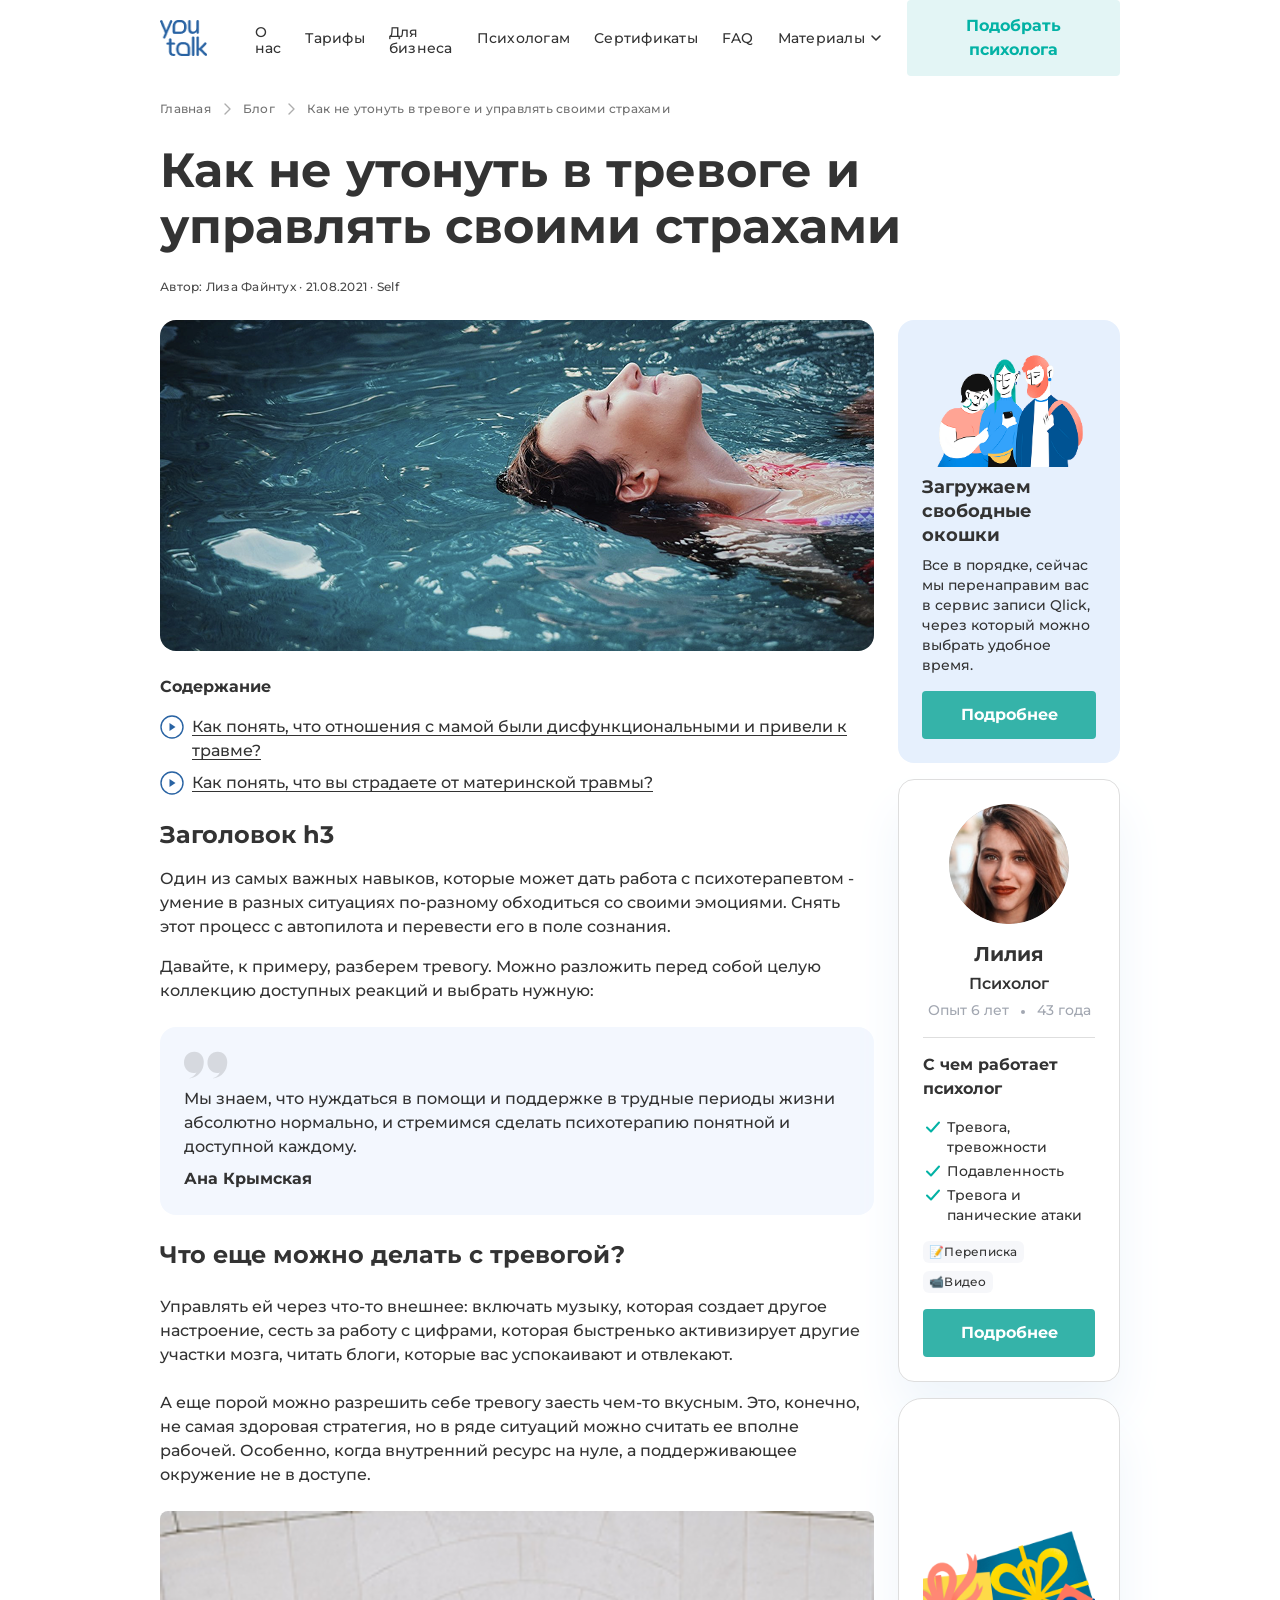
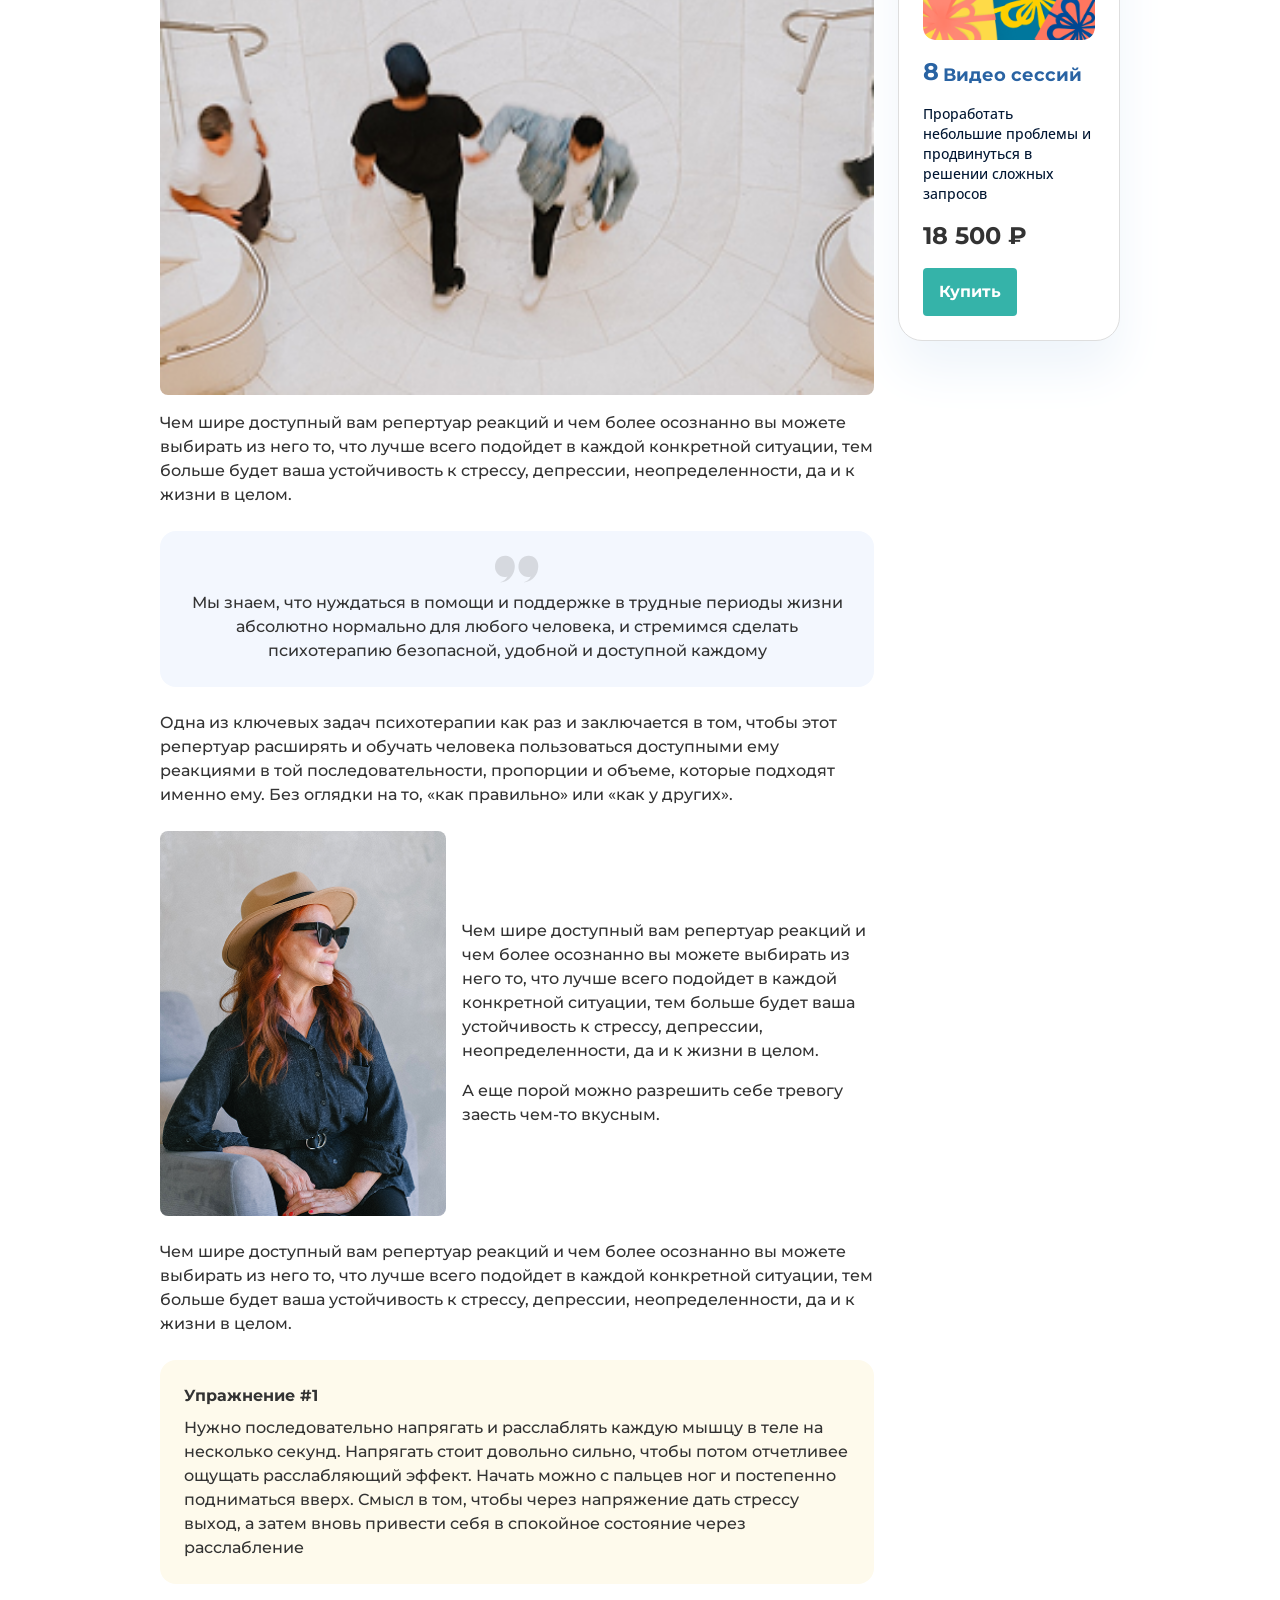
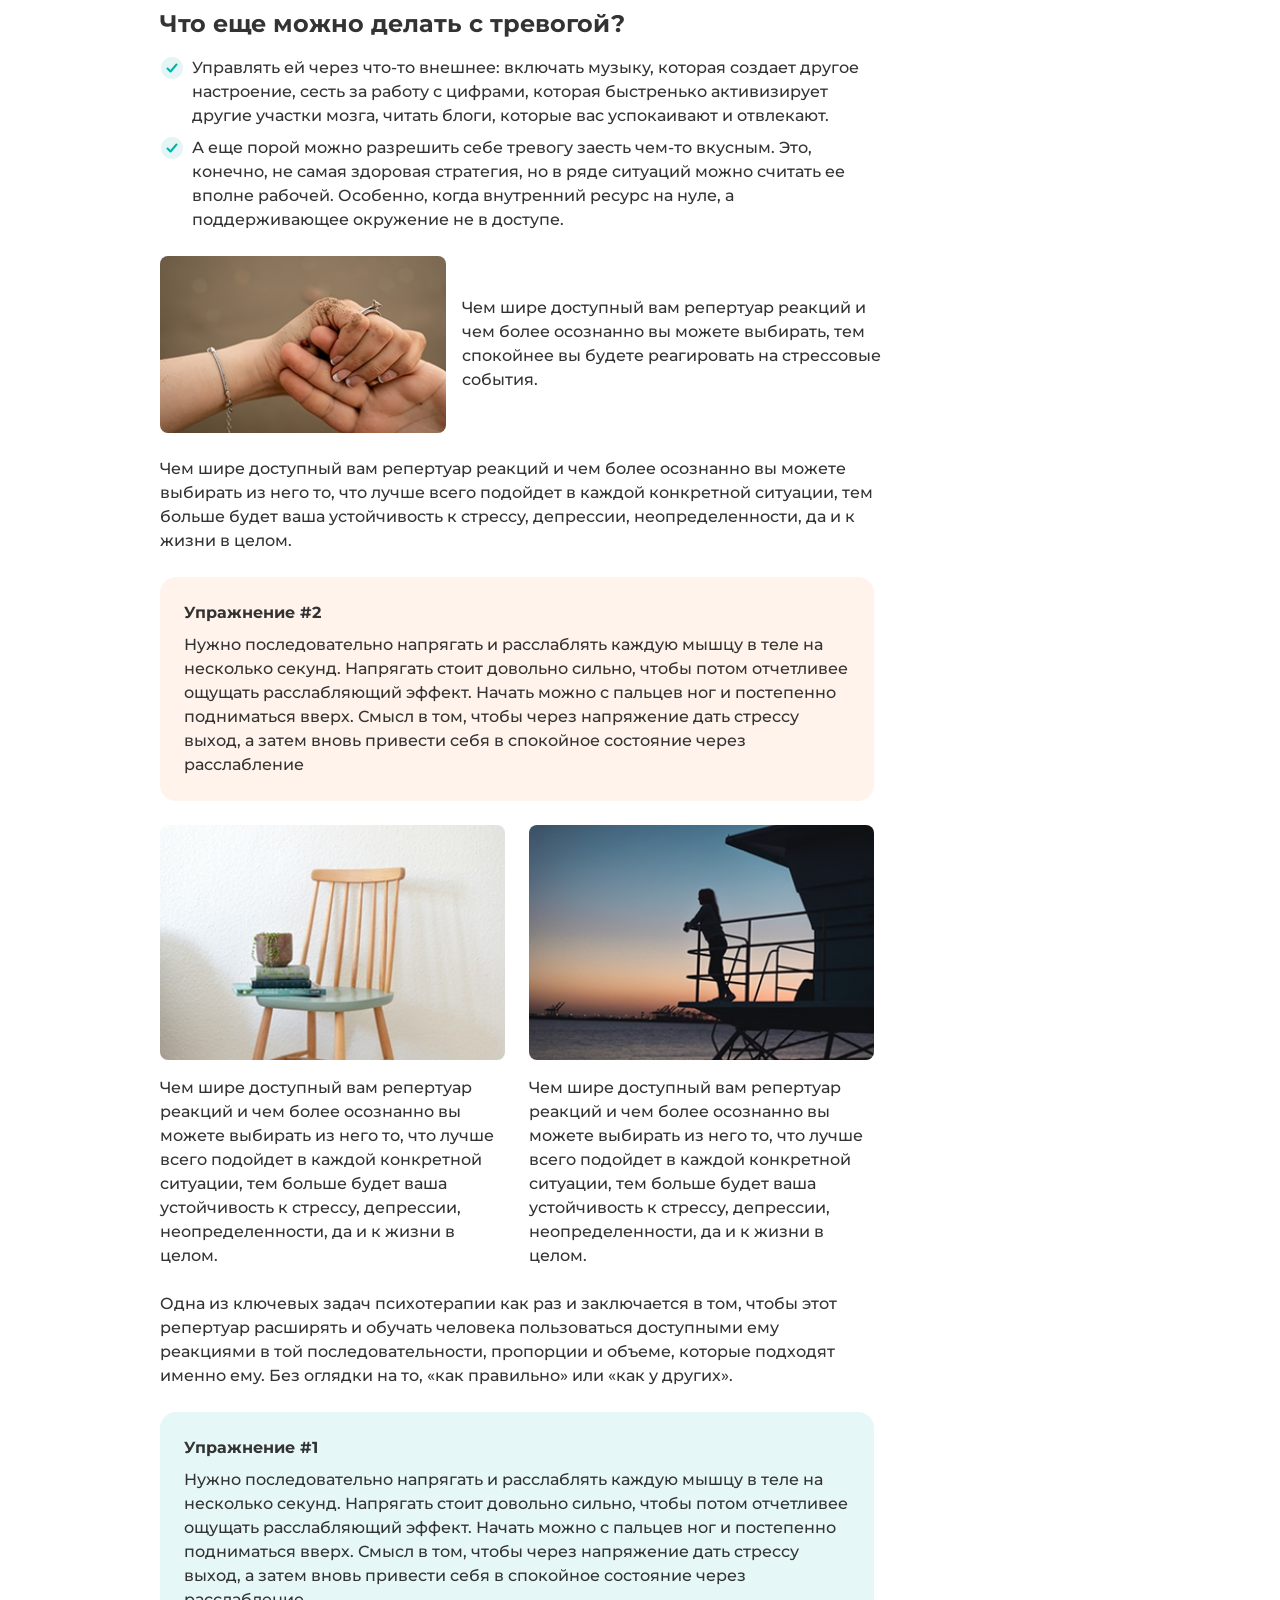
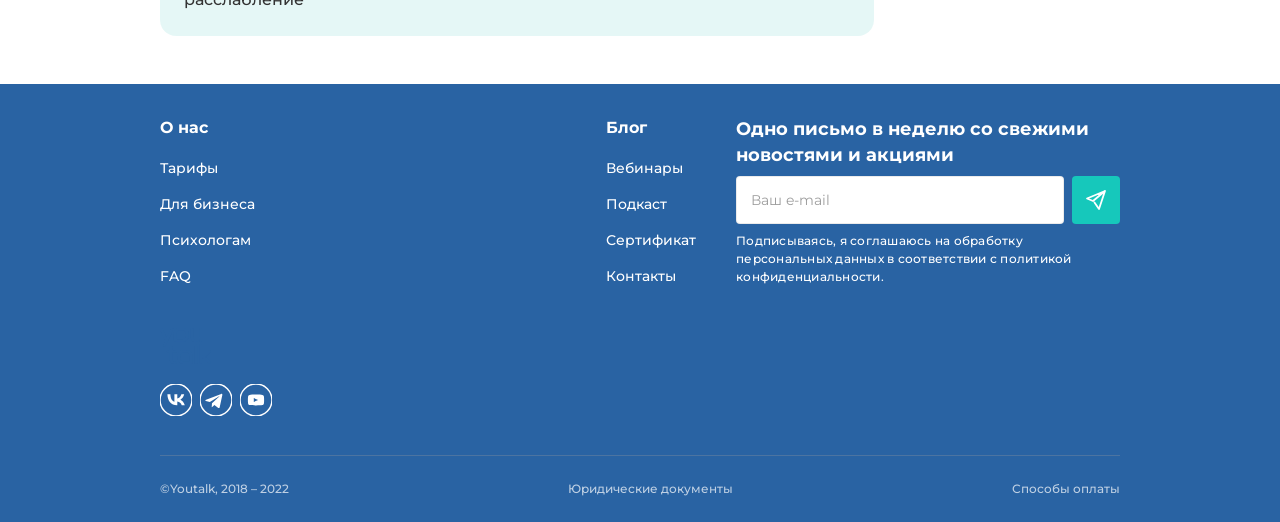
==== commit a9299e93: "Update article content: sidebar widgets, split media blocks, exercises text" ====
--- a/article.html
+++ b/article.html
@@ -115,13 +115,32 @@
           <p class="article__text">А еще порой можно разрешить себе тревогу заесть чем-то вкусным. Это, конечно, не самая здоровая стратегия, но в ряде ситуаций можно считать ее вполне рабочей. Особенно, когда внутренний ресурс на нуле, а поддерживающее окружение не в доступе.</p>
 
           <section class="media-row" aria-label="Иллюстрация к разделу">
+            <img class="media-row__image" src="img/blog-8.png" alt="Иллюстрация: работа с эмоциями на сессии" width="304" height="206">
+            <p class="article__text">Чем шире доступный вам репертуар реакций и чем более осознанно вы можете выбирать из него то, что лучше всего подойдет в каждой конкретной ситуации, тем больше будет ваша устойчивость к стрессу, депрессии, неопределенности, да и к жизни в целом.</p>
+          </section>
+
+          <blockquote class="quote quote--center">
+            <svg class="quote__icon" width="44" height="28" viewBox="0 0 60 36" aria-hidden="true" focusable="false">
+              <path d="M14 0C6 0 0 6 0 15c0 8 6 14 13 14 1 0 3 0 4-1-2 5-6 7-10 8l2 0c10-1 18-10 18-22C27 6 22 0 14 0zm32 0C38 0 32 6 32 15c0 8 6 14 13 14 1 0 3 0 4-1-2 5-6 7-10 8l2 0c10-1 18-10 18-22C59 6 54 0 46 0z" fill="#333333" opacity="0.15"></path>
+            </svg>
+            <p class="quote__text">Мы знаем, что нуждаться в помощи и поддержке в трудные периоды жизни абсолютно нормально для любого человека, и стремимся сделать психотерапию безопасной, удобной и доступной каждому</p>
+          </blockquote>
+
+          <p class="article__text">Одна из ключевых задач психотерапии как раз и заключается в том, чтобы этот репертуар расширять и обучать человека пользоваться доступными ему реакциями в той последовательности, пропорции и объеме, которые подходят именно ему. Без оглядки на то, «как правильно» или «как у других».</p>
+
+          <section class="media-row media-row--split" aria-label="Иллюстрация к разделу">
             <img class="media-row__image" src="img/article-img-1.png" alt="Иллюстрация: работа с эмоциями на сессии" width="282" height="380">
-            <p class="article__text">Чем шире доступный вам репертуар реакций и чем более осознанно вы можете выбирать, тем меньше риск утонуть в тревоге и действовать по накатанной.</p>
-          </section>
+            <div class="media-row__content">
+              <p class="article__text">Чем шире доступный вам репертуар реакций и чем более осознанно вы можете выбирать из него то, что лучше всего подойдет в каждой конкретной ситуации, тем больше будет ваша устойчивость к стрессу, депрессии, неопределенности, да и к жизни в целом.</p>
+              <p class="article__text">А еще порой можно разрешить себе тревогу заесть чем-то вкусным.</p>
+            </div>
+          </section>
+
+          <p class="article__text">Чем шире доступный вам репертуар реакций и чем более осознанно вы можете выбирать из него то, что лучше всего подойдет в каждой конкретной ситуации, тем больше будет ваша устойчивость к стрессу, депрессии, неопределенности, да и к жизни в целом.</p>
 
           <aside class="exercise exercise--yellow" aria-label="Практическое упражнение">
             <h3 class="exercise__title">Упражнение #1</h3>
-            <p class="exercise__text">Нужно последовательно напрягать и расслаблять каждую мышцу в теле на несколько секунд. Так вы научитесь замечать напряжение и снимать его до того, как оно перерастёт в тревогу.</p>
+            <p class="exercise__text">Нужно последовательно напрягать и расслаблять каждую мышцу в теле на несколько секунд. Напрягать стоит довольно сильно, чтобы потом отчетливее ощущать расслабляющий эффект. Начать можно с пальцев ног и постепенно подниматься вверх. Смысл в том, чтобы через напряжение дать стрессу выход, а затем вновь привести себя в спокойное состояние через расслабление</p>
           </aside>
 
           <section class="article__section" id="section-2">
@@ -132,48 +151,59 @@
                   <circle cx="12" cy="12" r="11" fill="#E3F5F5"></circle>
                   <path d="M7.5 12.5l3 3 6-7" fill="none" stroke="#03B2A5" stroke-width="2" stroke-linecap="round" stroke-linejoin="round"></path>
                 </svg>
-                Управлять ей через что-то внешнее: включать музыку, которая создает другое настроение, идти на прогулку или звонить близкому человеку.
+                Управлять ей через что-то внешнее: включать музыку, которая создает другое настроение, сесть за работу с цифрами, которая быстренько активизирует другие участки мозга, читать блоги, которые вас успокаивают и отвлекают.
               </li>
               <li class="icon-list__item">
                 <svg class="icon-list__icon" width="24" height="24" viewBox="0 0 24 24" aria-hidden="true" focusable="false">
                   <circle cx="12" cy="12" r="11" fill="#E3F5F5"></circle>
                   <path d="M7.5 12.5l3 3 6-7" fill="none" stroke="#03B2A5" stroke-width="2" stroke-linecap="round" stroke-linejoin="round"></path>
                 </svg>
-                А еще порой можно разрешить себе тревогу заесть чем-то вкусным. Это, конечно, не самая здоровая стратегия, но иногда именно она помогает переждать волну.
-              </li>
-            </ul>
-          </section>
-
-          <section class="media-row media-row--bottom" aria-label="Иллюстрация к разделу">
+                А еще порой можно разрешить себе тревогу заесть чем-то вкусным. Это, конечно, не самая здоровая стратегия, но в ряде ситуаций можно считать ее вполне рабочей. Особенно, когда внутренний ресурс на нуле, а поддерживающее окружение не в доступе.
+              </li>
+            </ul>
+          </section>
+
+          <section class="media-row media-row--split" aria-label="Иллюстрация к разделу">
             <img class="media-row__image" src="img/article-img-2.png" alt="Иллюстрация: как справляться с тревогой" width="281" height="174">
-            <p class="article__text">Чем шире доступный вам репертуар реакций и чем более осознанно вы можете выбирать, тем спокойнее вы будете реагировать на стрессовые события.</p>
-          </section>
+            <div class="media-row__content">
+              <p class="article__text">Чем шире доступный вам репертуар реакций и чем более осознанно вы можете выбирать, тем спокойнее вы будете реагировать на стрессовые события.</p>
+            </div>
+          </section>
+
+          <p class="article__text">Чем шире доступный вам репертуар реакций и чем более осознанно вы можете выбирать из него то, что лучше всего подойдет в каждой конкретной ситуации, тем больше будет ваша устойчивость к стрессу, депрессии, неопределенности, да и к жизни в целом.</p>
 
           <aside class="exercise exercise--orange" aria-label="Практическое упражнение">
             <h3 class="exercise__title">Упражнение #2</h3>
-            <p class="exercise__text">Нужно последовательно напрягать и расслаблять каждую мышцу в теле на несколько секунд. Начните со стоп и постепенно поднимайтесь к лицу.</p>
+            <p class="exercise__text">Нужно последовательно напрягать и расслаблять каждую мышцу в теле на несколько секунд. Напрягать стоит довольно сильно, чтобы потом отчетливее ощущать расслабляющий эффект. Начать можно с пальцев ног и постепенно подниматься вверх. Смысл в том, чтобы через напряжение дать стрессу выход, а затем вновь привести себя в спокойное состояние через расслабление</p>
           </aside>
 
           <section class="article__gallery" aria-label="Подборка изображений">
             <figure class="article__gallery-item">
               <img class="article__gallery-image" src="img/article-img-3.png" alt="Иллюстрация к статье о работе с тревогой" width="344" height="235">
-              <figcaption class="article__text">Чем шире доступный вам репертуар реакций, тем свободнее вы чувствуете себя в сложных ситуациях.</figcaption>
+              <figcaption class="article__text">Чем шире доступный вам репертуар реакций и чем более осознанно вы можете выбирать из него то, что лучше всего подойдет в каждой конкретной ситуации, тем больше будет ваша устойчивость к стрессу, депрессии, неопределенности, да и к жизни в целом.</figcaption>
             </figure>
             <figure class="article__gallery-item">
               <img class="article__gallery-image" src="img/article-img-4.png" alt="Иллюстрация: осознанный выбор реакции" width="344" height="235">
-              <figcaption class="article__text">Осознанность помогает не действовать по накатанной, а выбирать отклик, который действительно вам подходит.</figcaption>
+              <figcaption class="article__text">Чем шире доступный вам репертуар реакций и чем более осознанно вы можете выбирать из него то, что лучше всего подойдет в каждой конкретной ситуации, тем больше будет ваша устойчивость к стрессу, депрессии, неопределенности, да и к жизни в целом.</figcaption>
             </figure>
           </section>
 
-          <p class="article__text">Одна из ключевых задач психотерапии как раз и заключается в том, чтобы этот репертуар расширять: учиться замечать автоматические реакции и добавлять новые, более бережные к себе.</p>
+          <p class="article__text">Одна из ключевых задач психотерапии как раз и заключается в том, чтобы этот репертуар расширять и обучать человека пользоваться доступными ему реакциями в той последовательности, пропорции и объеме, которые подходят именно ему. Без оглядки на то, «как правильно» или «как у других».</p>
 
           <aside class="exercise exercise--teal" aria-label="Практическое упражнение">
             <h3 class="exercise__title">Упражнение #1</h3>
-            <p class="exercise__text">Нужно последовательно напрягать и расслаблять каждую мышцу в теле на несколько секунд. Дышите спокойно и фиксируйте ощущения до и после.</p>
+            <p class="exercise__text">Нужно последовательно напрягать и расслаблять каждую мышцу в теле на несколько секунд. Напрягать стоит довольно сильно, чтобы потом отчетливее ощущать расслабляющий эффект. Начать можно с пальцев ног и постепенно подниматься вверх. Смысл в том, чтобы через напряжение дать стрессу выход, а затем вновь привести себя в спокойное состояние через расслабление</p>
           </aside>
         </article>
 
         <aside class="sidebar" aria-label="Дополнительные материалы">
+          <section class="booking-widget">
+            <img class="booking-widget__image" src="img/promo-2.png" alt="" width="257" height="182">
+            <h2 class="booking-widget__title">Загружаем свободные окошки</h2>
+            <p class="booking-widget__text">Все в порядке, сейчас мы перенаправим вас в сервис записи Qlick, через который можно выбрать удобное время.</p>
+            <a class="btn btn--primary booking-widget__button" href="#">Подробнее</a>
+          </section>
+
           <section class="psychologist-card">
             <img class="psychologist-card__avatar" src="img/avatar.png" alt="Фотография психолога Лилии" width="120" height="120">
             <div class="psychologist-card__info">
@@ -210,26 +240,12 @@
             <a class="btn btn--primary psychologist-card__button" href="#">Подробнее</a>
           </section>
 
-          <section class="booking-widget">
-            <h2 class="booking-widget__title">Загружаем свободные окошки</h2>
-            <p class="booking-widget__text">Все в порядке, сейчас мы перенаправим вас в сервис записи Qlick, через который можно выбрать удобное время.</p>
-            <a class="btn btn--primary booking-widget__button" href="#">Подробнее</a>
-          </section>
-
           <section class="tariff-card">
+            <img class="tariff-card__image" src="img/promo-3.png" alt="" width="222" height="280">
             <h2 class="tariff-card__title"><span class="tariff-card__count">8</span> Видео сессий</h2>
             <p class="tariff-card__text">Проработать небольшие проблемы и продвинуться в решении сложных запросов</p>
             <p class="tariff-card__price">18 500 ₽</p>
             <button class="btn btn--primary tariff-card__button" type="button">Купить</button>
-          </section>
-
-          <section class="promo-banner">
-            <div class="promo-banner__images" aria-hidden="true">
-              <img class="promo-banner__image" src="img/promo-1.png" alt="" width="167" height="159">
-              <img class="promo-banner__image" src="img/promo-2.png" alt="" width="79" height="120">
-              <img class="promo-banner__image" src="img/promo-3.png" alt="" width="112" height="146">
-            </div>
-            <p class="promo-banner__title">Дарите заботу</p>
           </section>
         </aside>
       </div>
--- a/css/style.css
+++ b/css/style.css
@@ -767,6 +767,11 @@
   color: var(--color-text);
 }
 
+.quote--center {
+  align-items: center;
+  text-align: center;
+}
+
 /* ---------- Картинка + текст ---------- */
 
 .media-row {
@@ -778,6 +783,12 @@
 .media-row__image {
   width: 100%;
   border-radius: 8px;
+}
+
+.media-row__content {
+  display: flex;
+  flex-direction: column;
+  gap: 16px;
 }
 
 /* ---------- Упражнения ---------- */
@@ -994,6 +1005,12 @@
   border-radius: var(--radius-card);
 }
 
+.booking-widget__image {
+  width: 100%;
+  height: auto;
+  border-radius: 12px;
+}
+
 .booking-widget__title {
   font-size: 18px;
   line-height: 24px;
@@ -1025,6 +1042,12 @@
   box-shadow: var(--shadow-card);
 }
 
+.tariff-card__image {
+  width: 100%;
+  height: auto;
+  border-radius: 12px;
+}
+
 .tariff-card__title {
   display: flex;
   align-items: flex-end;
@@ -1059,37 +1082,6 @@
   align-self: flex-start;
 }
 
-/* Промо-баннер */
-
-.promo-banner {
-  display: flex;
-  flex-direction: column;
-  overflow: hidden;
-  background-color: var(--color-primary);
-  border-radius: var(--radius-card);
-}
-
-.promo-banner__images {
-  display: flex;
-  align-items: flex-end;
-  justify-content: center;
-  margin-top: 16px;
-}
-
-.promo-banner__image {
-  height: 130px;
-  object-fit: cover;
-}
-
-.promo-banner__title {
-  padding: 16px 24px 24px;
-  font-size: 32px;
-  line-height: 40px;
-  font-weight: 700;
-  text-align: center;
-  color: #FFFFFF;
-}
-
 /* ==========================================================================
    414px — iPhone 11 Pro Max
    ========================================================================== */
@@ -1123,6 +1115,21 @@
    ========================================================================== */
 
 @media (min-width: 768px) {
+  .media-row--split {
+    flex-direction: row;
+    align-items: center;
+  }
+
+  .media-row--split .media-row__image {
+    flex: 0 0 40%;
+    width: 40%;
+    object-fit: cover;
+  }
+
+  .media-row--split .media-row__content {
+    flex: 0 0 60%;
+  }
+
   .container {
     padding: 0 20px;
   }
@@ -1348,11 +1355,5 @@
 
   .sidebar {
     grid-template-columns: 1fr;
-    position: sticky;
-    top: 16px;
-  }
-
-  .promo-banner__image {
-    height: 150px;
-  }
-}
+  }
+}
